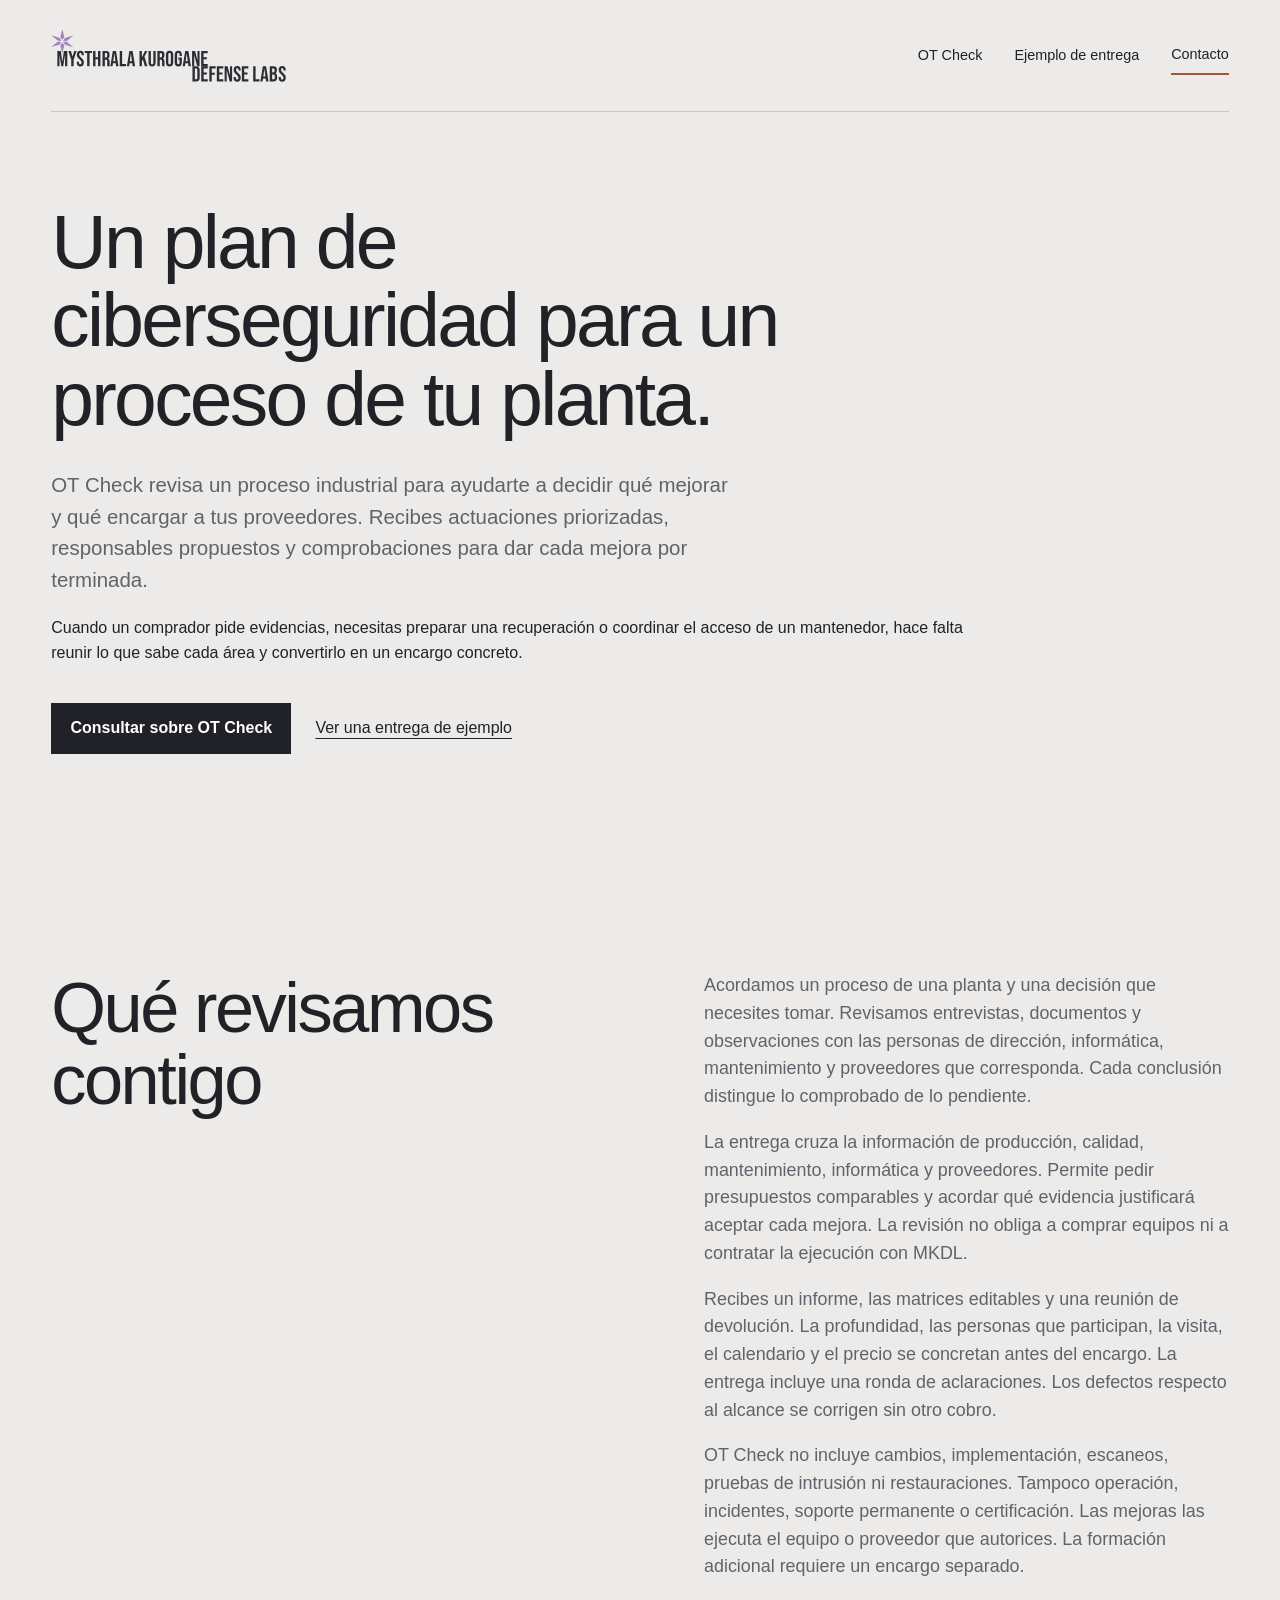
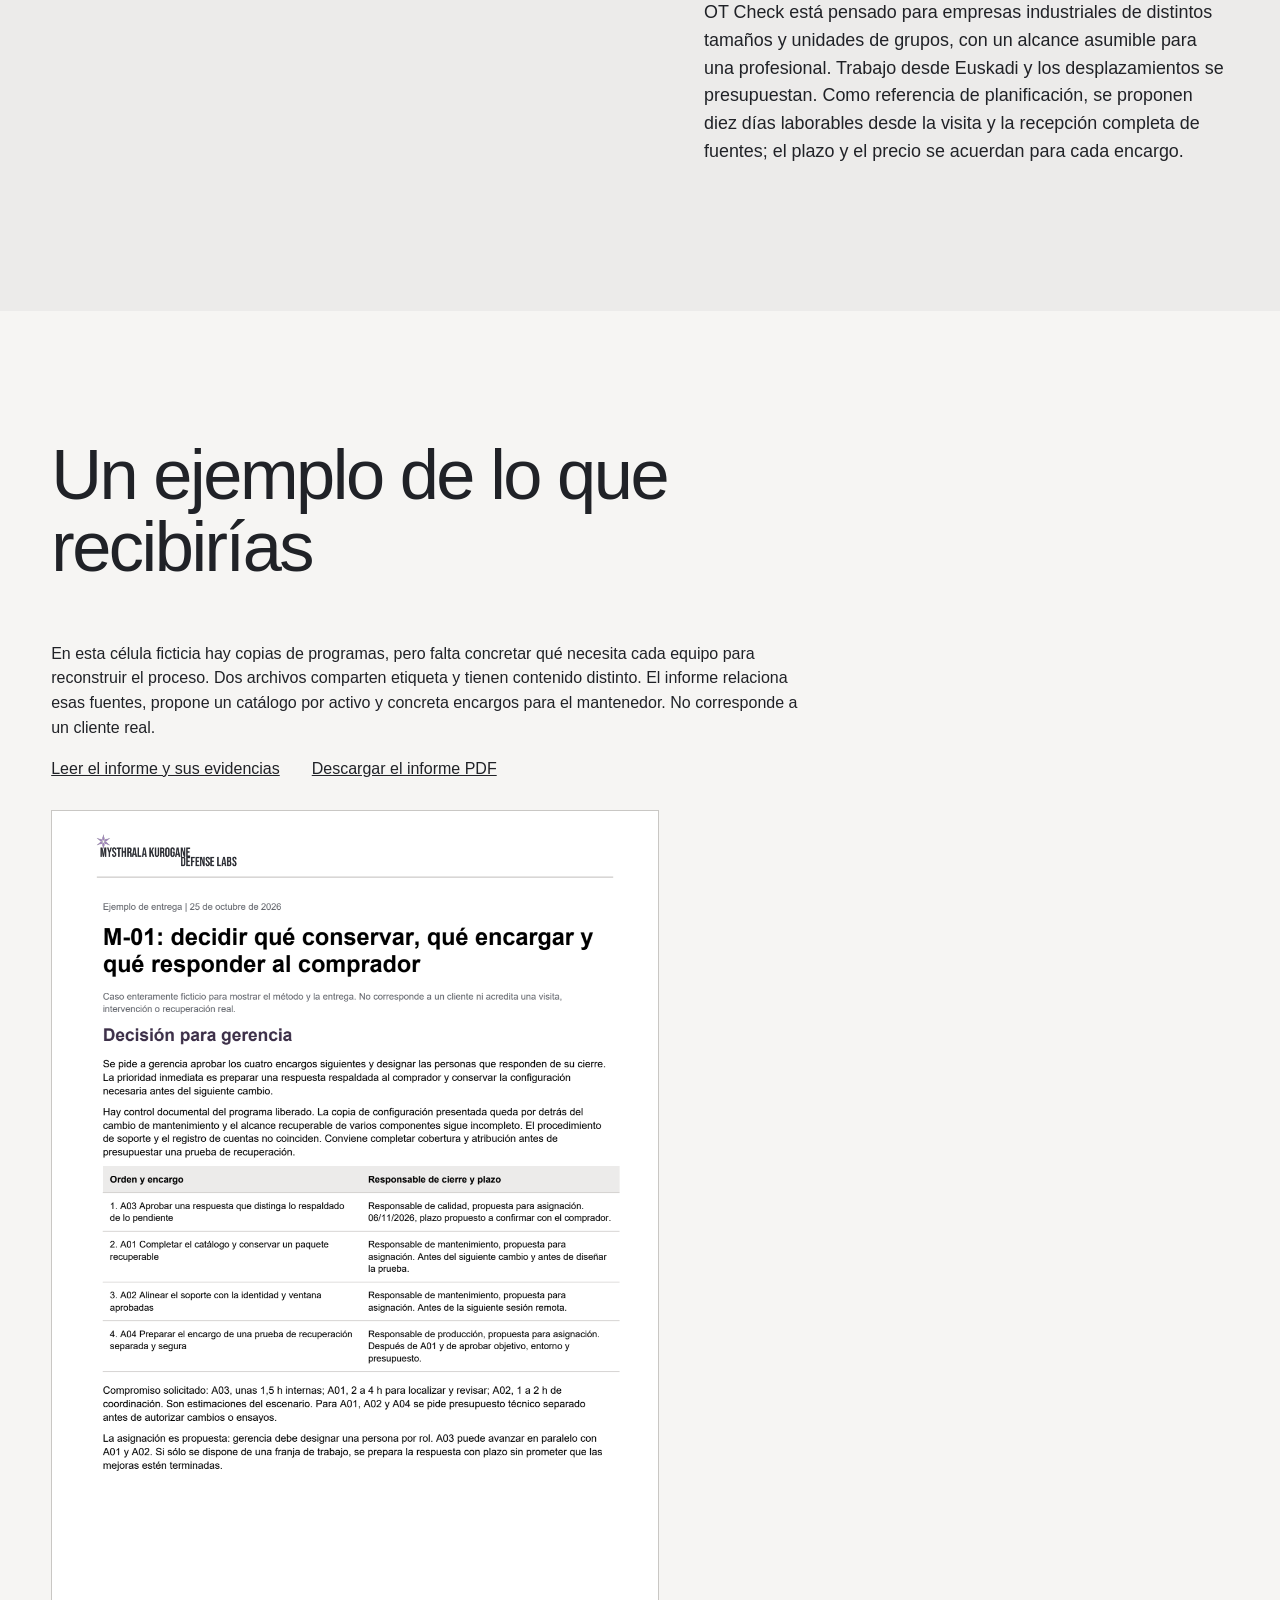
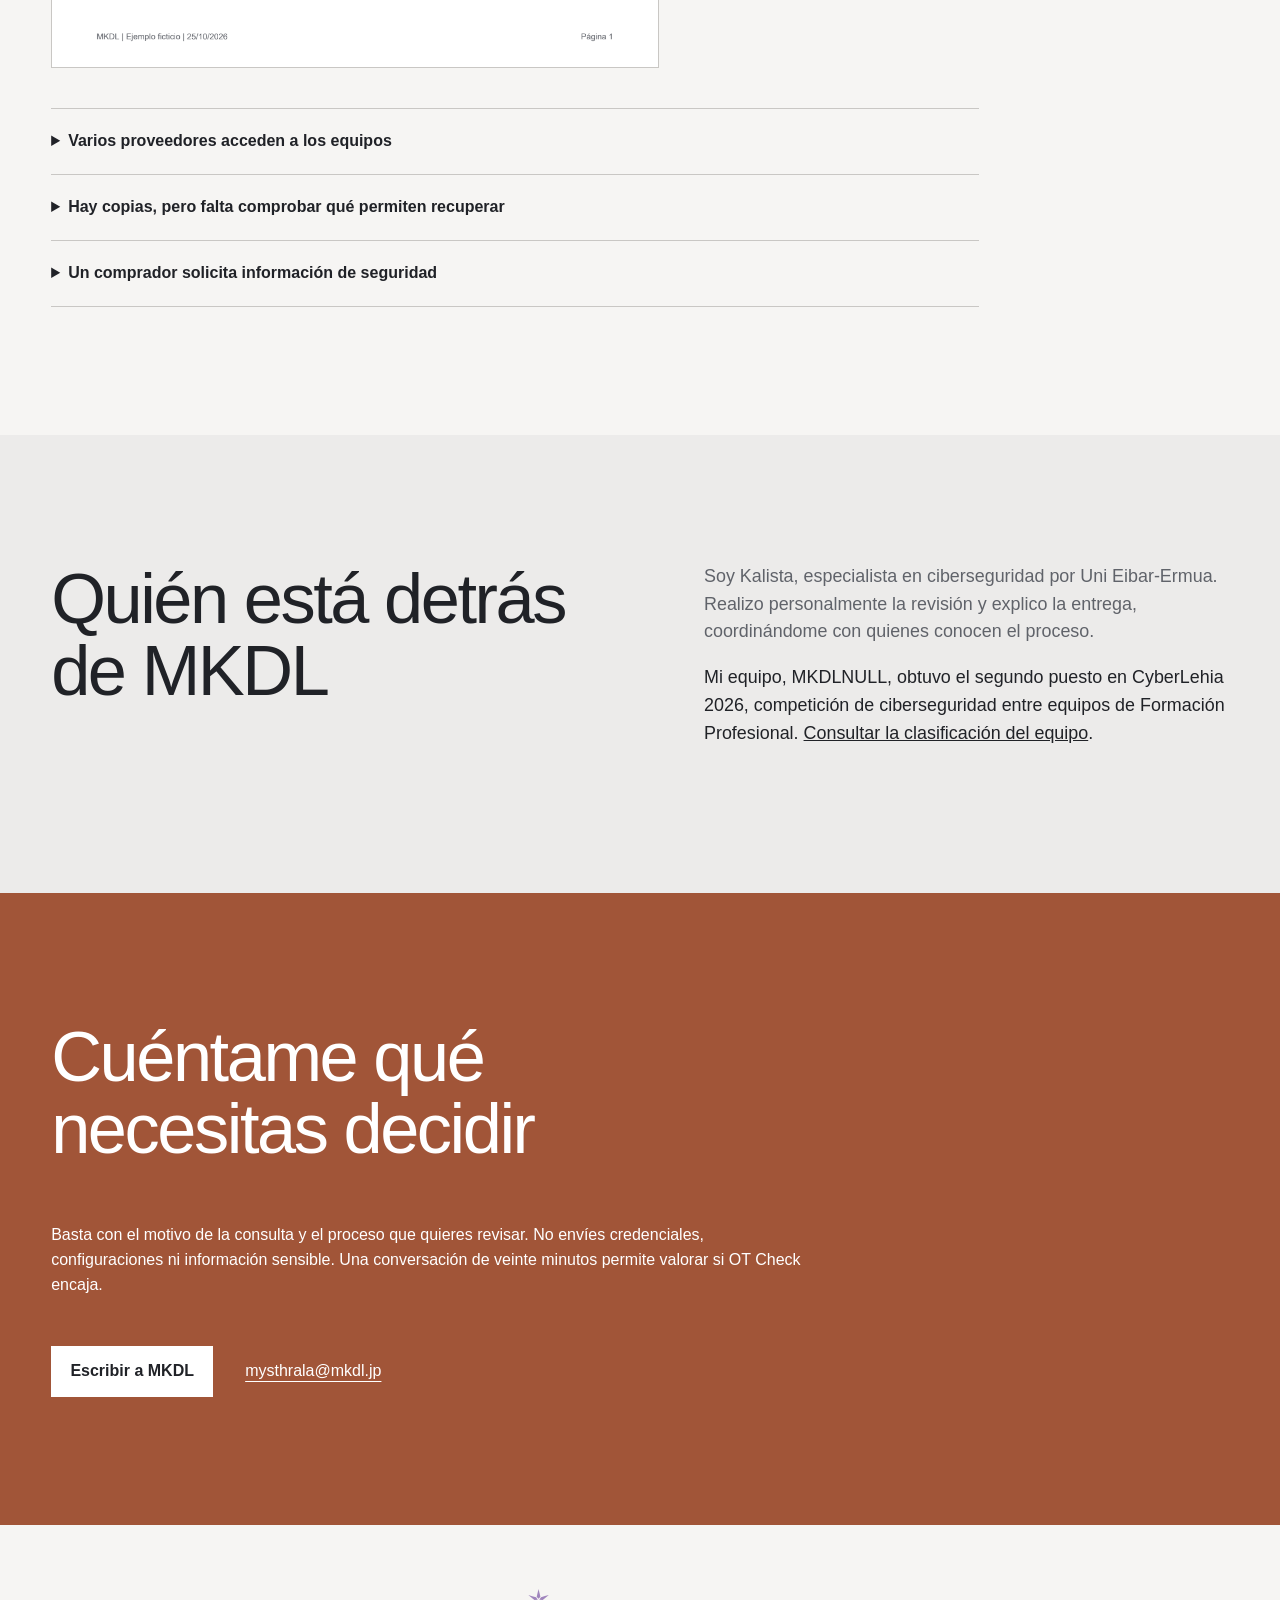
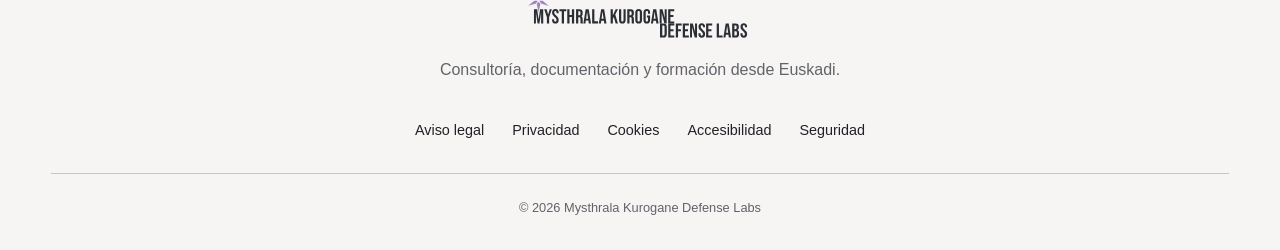
==== index.html @ 0810fd67 "fix(web): ground OT Check delivery and align public offer" ====
<!doctype html>
<html lang="es">
  <head>
    <meta charset="utf-8" />
    <meta name="viewport" content="width=device-width, initial-scale=1" />
    <meta
      http-equiv="Content-Security-Policy"
      content="default-src 'self'; style-src 'self'; img-src 'self' data:; script-src 'none'; connect-src 'self'; base-uri 'self'; form-action 'none';"
    />
    <title>MKDL | OT Check, revisión de un proceso industrial</title>
    <meta
      name="description"
      content="Revisión de un proceso industrial para entregar prioridades, responsables propuestos y comprobaciones con las que encargar mejoras de ciberseguridad."
    />
    <meta name="theme-color" content="#ecebea" />
    <link rel="canonical" href="https://mkdl.jp/" />
    <link rel="alternate" type="text/markdown" href="/index.md" title="Información pública en Markdown" />
    <link rel="describedby" type="text/plain" href="/llms.txt" />
    <link rel="sitemap" type="application/xml" href="/sitemap.xml" />
    <link rel="icon" href="/assets/mkdl-icon.svg" type="image/svg+xml" />
    <link rel="stylesheet" href="/assets/site.css" />
    <link rel="stylesheet" href="/assets/ot-check.css" />
    <meta
      property="og:title"
      content="MKDL | OT Check, revisión de un proceso industrial"
    />
    <meta
      property="og:description"
      content="OT Check: revisión de un proceso industrial y plan de actuaciones de ciberseguridad."
    />
    <meta property="og:type" content="website" />
    <meta property="og:url" content="https://mkdl.jp/" />
    <meta property="og:locale" content="es_ES" />
    <meta property="og:site_name" content="Mysthrala Kurogane Defense Labs" />
    <meta
      property="og:image"
      content="https://mkdl.jp/assets/mkdl-social-preview.png"
    />
    <meta property="og:image:alt" content="Mysthrala Kurogane Defense Labs" />
    <meta name="twitter:card" content="summary_large_image" />
  </head>
  <body>
    <a class="skip-link" href="#contenido">Saltar al contenido</a>
    <header class="site-header">
      <a class="brand" href="#inicio" aria-label="MKDL, inicio"><img src="/assets/mkdl-logo.svg" alt="Mysthrala Kurogane Defense Labs" width="970" height="214" /></a>
      <nav aria-label="Navegación principal">
        <a href="#servicio">OT Check</a>
        <a href="#ejemplo">Ejemplo de entrega</a>
        <a class="nav-contact" href="#contacto">Contacto</a>
      </nav>
    </header>
    <main id="contenido" tabindex="-1">
      <section class="hero hero-direct" id="inicio">
        <div class="hero-copy">
          <h1>Un plan de ciberseguridad para un proceso de tu planta.</h1>
          <p class="hero-lead">OT Check revisa un proceso industrial para ayudarte a decidir qué mejorar y qué encargar a tus proveedores. Recibes actuaciones priorizadas, responsables propuestos y comprobaciones para dar cada mejora por terminada.</p>
          <p>Cuando un comprador pide evidencias, necesitas preparar una recuperación o coordinar el acceso de un mantenedor, hace falta reunir lo que sabe cada área y convertirlo en un encargo concreto.</p>
          <div class="hero-actions">
            <a class="button button-primary" href="#contacto">Consultar sobre OT Check</a>
            <a class="text-link" href="#ejemplo">Ver una entrega de ejemplo</a>
          </div>
        </div>
      </section>
      <section class="fit section" id="servicio" aria-labelledby="servicio-titulo">
        <h2 id="servicio-titulo">Qué revisamos contigo</h2>
        <div class="fit-copy">
          <p>Acordamos un proceso de una planta y una decisión que necesites tomar. Revisamos entrevistas, documentos y observaciones con las personas de dirección, informática, mantenimiento y proveedores que corresponda. Cada conclusión distingue lo comprobado de lo pendiente.</p>
          <p>La entrega cruza la información de producción, calidad, mantenimiento, informática y proveedores. Permite pedir presupuestos comparables y acordar qué evidencia justificará aceptar cada mejora. La revisión no obliga a comprar equipos ni a contratar la ejecución con MKDL.</p>
          <p>Recibes un informe, las matrices editables y una reunión de devolución. La profundidad, las personas que participan, la visita, el calendario y el precio se concretan antes del encargo. La entrega incluye una ronda de aclaraciones. Los defectos respecto al alcance se corrigen sin otro cobro.</p>
          <p>OT Check no incluye cambios, implementación, escaneos, pruebas de intrusión ni restauraciones. Tampoco operación, incidentes, soporte permanente o certificación. Las mejoras las ejecuta el equipo o proveedor que autorices. La formación adicional requiere un encargo separado.</p>
          <p>OT Check está pensado para empresas industriales de distintos tamaños y unidades de grupos, con un alcance asumible para una profesional. Trabajo desde Euskadi y los desplazamientos se presupuestan. Como referencia de planificación, se proponen diez días laborables desde la visita y la recepción completa de fuentes; el plazo y el precio se acuerdan para cada encargo.</p>
        </div>
      </section>
      <section class="section examples" id="ejemplo" aria-labelledby="ejemplo-titulo">
        <h2 id="ejemplo-titulo">Un ejemplo de lo que recibirías</h2>
        <p>En esta célula ficticia hay copias de programas, pero falta concretar qué necesita cada equipo para reconstruir el proceso. Dos archivos comparten etiqueta y tienen contenido distinto. El informe relaciona esas fuentes, propone un catálogo por activo y concreta encargos para el mantenedor. No corresponde a un cliente real.</p>
        <p class="sample-links"><a href="/muestra-ot-check.html">Leer el informe y sus evidencias</a> <a href="/assets/MKDL_Ejemplo_Informe_Gerencia.pdf" download>Descargar el informe PDF</a></p>
        <a class="delivery-preview" href="/assets/MKDL_Decisiones_y_Plan.pdf" aria-label="Abrir las dos páginas de decisión y recursos del ejemplo ficticio"><img src="/assets/muestra-decision.png" alt="Página del ejemplo: cuatro encargos ordenados con responsable y condición de plazo. Abre el PDF para leerla completa." width="1072" height="1516" loading="lazy" /></a>
        <div class="situations">
          <details id="situacion-proveedores"><summary>Varios proveedores acceden a los equipos</summary><p>En esta simulación, mantenimiento e informática conservan partes de la información de acceso, sin una relación compartida de quién autoriza cada intervención.</p><p>OT Check contrasta la documentación y las entrevistas del proceso. Entrega una relación de accesos, confirmaciones pendientes y responsables propuestos para decidir qué revisión encargar. No retira ni modifica accesos.</p></details>
          <details id="situacion-copias"><summary>Hay copias, pero falta comprobar qué permiten recuperar</summary><p>En esta simulación existen copias de programas y se declara una prueba anterior, pero no se encuentra su registro.</p><p>OT Check documenta la cobertura conocida, lo que falta y quién puede aclararlo. Permite decidir si preparar una prueba separada y con qué condiciones. La revisión no ejecuta esa prueba ni acredita un tiempo de recuperación.</p></details>
          <details id="situacion-comprador"><summary>Un comprador solicita información de seguridad</summary><p>En esta simulación las respuestas sobre un proceso dependen de varias áreas y algunas carecen de respaldo documental.</p><p>OT Check relaciona las preguntas incluidas en el alcance con las evidencias disponibles y las respuestas pendientes. Ayuda a decidir qué puede contestarse y qué debe validarse antes. No garantiza la homologación ni cubre por defecto un cuestionario corporativo completo.</p></details>
        </div>
      </section>
      <section class="fit section" id="kalista" aria-labelledby="kalista-titulo">
        <h2 id="kalista-titulo">Quién está detrás de MKDL</h2>
        <div class="fit-copy">
          <p>Soy Kalista, especialista en ciberseguridad por Uni Eibar-Ermua. Realizo personalmente la revisión y explico la entrega, coordinándome con quienes conocen el proceso.</p>
          <p>Mi equipo, MKDLNULL, obtuvo el segundo puesto en CyberLehia 2026, competición de ciberseguridad entre equipos de Formación Profesional. <a href="https://www.euskadi.eus/gobierno-vasco/-/noticia/2026/cyberlehia-2026/">Consultar la clasificación del equipo</a>.</p>
        </div>
      </section>
      <section class="contact section" id="contacto" aria-labelledby="contacto-titulo">
        <h2 id="contacto-titulo">Cuéntame qué necesitas decidir</h2>
        <p>Basta con el motivo de la consulta y el proceso que quieres revisar. No envíes credenciales, configuraciones ni información sensible. Una conversación de veinte minutos permite valorar si OT Check encaja.</p>
        <div class="contact-actions"><a class="button button-light" href="mailto:mysthrala@mkdl.jp?subject=Consulta%20sobre%20OT%20Check">Escribir a MKDL</a><a href="mailto:mysthrala@mkdl.jp">mysthrala@mkdl.jp</a></div>
      </section>
    </main>
    <footer>
      <div class="footer-brand"><img src="/assets/mkdl-logo.svg" alt="" width="970" height="214" /><p>Consultoría, documentación y formación desde Euskadi.</p></div>
      <nav class="footer-links" aria-label="Información legal"><a href="/aviso-legal.html">Aviso legal</a><a href="/privacidad.html">Privacidad</a><a href="/cookies.html">Cookies</a><a href="/accesibilidad.html">Accesibilidad</a><a href="/security-policy.html">Seguridad</a></nav>
      <p class="copyright">© 2026 Mysthrala Kurogane Defense Labs</p>
    </footer>
  </body>
</html>
---- assets/site.css ----
:root {
  color-scheme: light;
  --paper: #ecebea;
  --raised: #f6f5f3;
  --ink: #202227;
  --muted: #60636a;
  --line: #c9c7c4;
  --violet: #705886;
  --violet-deep: #3d3049;
  --copper: #a15538;
  --dark: #242329;
  --max: 76rem;
  --gutter: clamp(1.25rem, 4vw, 4rem);
}
* {
  box-sizing: border-box;
}
html {
  scroll-behavior: smooth;
}
body {
  margin: 0;
  background: var(--paper);
  color: var(--ink);
  font-family: "Aptos", "Segoe UI Variable", "Segoe UI", sans-serif;
  line-height: 1.55;
  text-rendering: optimizeLegibility;
}
a {
  color: inherit;
}
img {
  display: block;
  max-width: 100%;
}
h1,
h2,
h3,
p {
  margin-top: 0;
}
h1,
h2,
h3 {
  font-weight: 520;
  letter-spacing: -0.035em;
  line-height: 1.02;
}
.skip-link {
  position: fixed;
  left: 1rem;
  top: -5rem;
  z-index: 20;
  padding: 0.75rem 1rem;
  background: var(--ink);
  color: #fff;
}
.skip-link:focus {
  top: 1rem;
}
a:focus-visible {
  outline: 3px solid var(--copper);
  outline-offset: 4px;
}
.site-header {
  width: min(calc(100% - 2 * var(--gutter)), var(--max));
  min-height: 7rem;
  margin: auto;
  display: flex;
  align-items: center;
  justify-content: space-between;
  gap: 2rem;
  border-bottom: 1px solid var(--line);
}
.brand {
  width: clamp(11rem, 19vw, 15rem);
}
.brand img {
  width: 100%;
  height: auto;
}
nav {
  display: flex;
  align-items: center;
  gap: clamp(1rem, 2.5vw, 2.5rem);
  font-size: 0.9rem;
}
nav a {
  text-decoration: none;
}
nav a:not(.nav-contact):hover {
  color: var(--violet);
}
.nav-contact {
  border-bottom: 2px solid var(--copper);
  padding: 0.45rem 0;
}
.hero {
  width: min(calc(100% - 2 * var(--gutter)), var(--max));
  min-height: calc(100vh - 7rem);
  margin: auto;
  padding: clamp(4rem, 10vh, 8rem) 0;
  display: grid;
  grid-template-columns: minmax(0, 1.18fr) minmax(19rem, 0.82fr);
  gap: clamp(3rem, 5vw, 5rem);
  align-items: center;
}
.context,
.section-index {
  color: var(--violet-deep);
  font-size: 0.8rem;
  font-weight: 650;
  letter-spacing: 0.04em;
}
.hero h1 {
  max-width: 12ch;
  margin-bottom: 2rem;
  font-size: clamp(3.8rem, 6vw, 5.7rem);
}
.hero-lead {
  max-width: 43rem;
  color: var(--muted);
  font-size: clamp(1.08rem, 1.6vw, 1.35rem);
}
.hero-actions {
  display: flex;
  flex-wrap: wrap;
  align-items: center;
  gap: 1.5rem;
  margin-top: 2.3rem;
}
.button {
  display: inline-flex;
  align-items: center;
  justify-content: center;
  min-height: 3.2rem;
  padding: 0.8rem 1.2rem;
  text-decoration: none;
  font-weight: 650;
}
.button-primary {
  background: var(--ink);
  color: #fff;
}
.button-primary:hover {
  background: var(--violet-deep);
}
.text-link {
  text-underline-offset: 0.3em;
}
.control-record {
  min-width: 0;
  margin: 0;
  align-self: center;
  border-top: 4px solid var(--ink);
  border-bottom: 1px solid var(--ink);
  background: var(--raised);
  padding: 1.25rem 0 0;
  box-shadow: 1.25rem 1.25rem 0 rgba(112, 88, 134, 0.12);
}
.record-head {
  display: flex;
  justify-content: space-between;
  gap: 1rem;
  padding: 0 1.25rem 1rem;
  color: var(--muted);
  font-size: 0.72rem;
}
.record-head span:last-child {
  font-variant-numeric: tabular-nums;
}
.record-question {
  max-width: 18ch;
  margin: 1.5rem 1.25rem 2.2rem;
  font-size: clamp(1.55rem, 2.6vw, 2.3rem);
  font-weight: 540;
  letter-spacing: -0.035em;
  line-height: 1.08;
}
.control-record dl {
  margin: 0;
}
.control-record dl div {
  display: grid;
  grid-template-columns: 1fr auto;
  align-items: center;
  gap: 1rem;
  padding: 1rem 1.25rem;
  border-top: 1px solid var(--line);
}
.control-record dt {
  font-weight: 620;
}
.control-record dd {
  margin: 0;
}
.status {
  display: inline-block;
  padding: 0.28rem 0.5rem;
  border-left: 3px solid var(--violet);
  font-size: 0.75rem;
}
.status.observed {
  background: #e8e2ec;
}
.status.documented {
  background: #dde7e3;
  border-color: #527566;
}
.status.reviewed {
  background: #e6e4df;
  border-color: #69675f;
}
.status.pending {
  background: #efe1dc;
  border-color: var(--copper);
}
.record-note {
  margin: 0;
  padding: 1.4rem 1.25rem;
  background: var(--ink);
  color: #d9d7da;
  font-size: 0.82rem;
}
.statement {
  background: var(--violet-deep);
  color: #fff;
  padding: clamp(4rem, 8vw, 8rem)
    max(var(--gutter), calc((100vw - var(--max)) / 2));
}
.statement p {
  max-width: 31ch;
  margin-bottom: 0.35rem;
  font-size: clamp(1.7rem, 4vw, 3.8rem);
  letter-spacing: -0.04em;
  line-height: 1.12;
}
.statement p:last-child {
  margin-left: auto;
  color: #d9cede;
}
.section {
  padding: clamp(5rem, 10vw, 9rem)
    max(var(--gutter), calc((100vw - var(--max)) / 2));
}
.section-heading {
  display: grid;
  grid-template-columns: 0.55fr 1.45fr;
  gap: 2rem;
  margin-bottom: 4rem;
}
.section-heading h2,
.method h2,
.hub h2,
.fit h2,
.contact h2 {
  font-size: clamp(2.6rem, 5.5vw, 5.3rem);
}
.section-heading h2 {
  max-width: 13ch;
}
.work-list {
  border-top: 1px solid var(--line);
}
.work-list article {
  display: grid;
  grid-template-columns: minmax(0, 1fr) minmax(12rem, 0.46fr);
  gap: clamp(2rem, 6vw, 7rem);
  padding: 2rem 0;
  border-bottom: 1px solid var(--line);
  align-items: start;
}
.work-marker {
  display: none;
}
.work-list h3 {
  position: relative;
  margin-bottom: 0.75rem;
  padding-left: 2rem;
  font-size: clamp(1.45rem, 2.4vw, 2rem);
}
.work-list h3::before {
  position: absolute;
  top: 0.52em;
  left: 0.15rem;
  width: 0.58rem;
  height: 0.58rem;
  background: var(--violet);
  content: "";
  transform: translateY(-50%) rotate(45deg);
}
.work-list article div p {
  max-width: 44rem;
  margin-bottom: 0;
  padding-left: 2rem;
  color: var(--muted);
}
.work-output {
  margin: 0.45rem 0 0;
  padding-left: 1rem;
  border-left: 2px solid var(--violet);
  color: var(--violet-deep);
  font-size: 0.9rem;
}
.method {
  display: grid;
  grid-template-columns: 1fr 1fr;
  gap: clamp(4rem, 10vw, 9rem);
  background: var(--raised);
}
.method-intro > p:last-child {
  max-width: 35rem;
  color: var(--muted);
  font-size: 1.08rem;
}
.method-steps {
  margin: 0;
  padding: 0;
  list-style: none;
  border-top: 1px solid var(--line);
}
.method-steps li {
  display: grid;
  grid-template-columns: 2.5rem 1fr;
  gap: 1.5rem;
  padding: 1.6rem 0;
  border-bottom: 1px solid var(--line);
}
.method-steps span {
  color: var(--copper);
}
.method-steps h3 {
  margin-bottom: 0.4rem;
  font-size: 1.45rem;
}
.method-steps p {
  margin-bottom: 0;
  color: var(--muted);
}
.hub {
  position: relative;
  overflow: hidden;
  display: grid;
  grid-template-columns: 0.75fr 1.25fr;
  gap: clamp(3rem, 10vw, 9rem);
  background: var(--dark);
  color: #fff;
}
.hub-name {
  align-self: center;
  color: transparent;
  font-family: Georgia, serif;
  font-size: clamp(18rem, 38vw, 34rem);
  line-height: 0.65;
  -webkit-text-stroke: 1px #5e5962;
}
.hub-copy {
  position: relative;
  z-index: 2;
}
.hub .section-index {
  color: #b9a4c7;
}
.hub-copy > p:not(.section-index) {
  max-width: 40rem;
  color: #c9c7cd;
  font-size: 1.08rem;
}
.hub ul {
  margin: 3rem 0 0;
  padding: 0;
  list-style: none;
  border-top: 1px solid #555159;
}
.hub li {
  display: grid;
  grid-template-columns: 3rem 1fr;
  padding: 1.2rem 0;
  border-bottom: 1px solid #555159;
}
.hub li span {
  color: #b9a4c7;
}
.fit {
  display: grid;
  grid-template-columns: 1fr 1fr;
  gap: clamp(3rem, 10vw, 9rem);
}
.fit-copy {
  align-self: end;
  max-width: 37rem;
  color: var(--muted);
  font-size: 1.12rem;
}
.fit-copy p:last-child {
  color: var(--ink);
}
.contact {
  background: var(--copper);
  color: #fff;
}
.contact > p {
  font-size: 0.9rem;
}
.contact h2 {
  max-width: 17ch;
}
.contact-actions {
  display: flex;
  flex-wrap: wrap;
  align-items: center;
  gap: 2rem;
  margin-top: 3rem;
}
.button-light {
  background: #fff;
  color: var(--ink);
}
.contact-actions > a:last-child {
  text-underline-offset: 0.3em;
}
footer {
  padding: 4rem max(var(--gutter), calc((100vw - var(--max)) / 2)) 2rem;
  background: var(--raised);
  text-align: center;
}
.footer-brand img {
  width: 14rem;
  height: auto;
  margin: 0 auto;
}
.footer-brand p {
  max-width: 34rem;
  margin: 1.25rem auto 0;
  color: var(--muted);
}
.footer-links {
  display: flex;
  flex-wrap: wrap;
  justify-content: center;
  gap: 0.75rem 1.75rem;
  margin-top: 2.25rem;
  font-size: 0.9rem;
}
.copyright {
  margin: 2rem 0 0;
  padding-top: 1.5rem;
  border-top: 1px solid var(--line);
  color: var(--muted);
  font-size: 0.8rem;
}
.hero-copy {
  min-width: 0;
}
@media (max-width: 980px) {
  .site-header {
    min-height: 6rem;
  }
  nav a:not(.nav-contact) {
    display: none;
  }
  .hero {
    min-height: auto;
    grid-template-columns: 1fr;
    padding: 4rem 0 5rem;
  }
  .hero h1 {
    font-size: clamp(3.3rem, 10vw, 5rem);
  }
  .control-record {
    width: min(100%, 29rem);
    justify-self: center;
  }
  .section-heading,
  .method,
  .hub,
  .fit {
    grid-template-columns: 1fr;
  }
  .work-list article {
    grid-template-columns: 1fr;
    gap: 1.25rem;
  }
  .work-output {
    grid-column: 1;
    margin-left: 2rem;
  }
  .hub-name {
    position: absolute;
    left: -1rem;
    top: 9rem;
    opacity: 0.35;
  }
  .hub-copy {
    grid-column: 1;
  }
}
@media (max-width: 540px) {
  .site-header,
  .hero {
    width: calc(100% - 2.5rem);
  }
  .brand {
    width: 9.5rem;
  }
  .nav-contact {
    font-size: 0.82rem;
  }
  .hero {
    gap: 4rem;
  }
  .hero h1 {
    font-size: clamp(2.5rem, 12vw, 4rem);
    overflow-wrap: anywhere;
  }
  .hero-actions {
    align-items: stretch;
    flex-direction: column;
  }
  .text-link {
    padding: 0.5rem 0;
    text-align: center;
  }
  .statement p:last-child {
    margin-top: 2rem;
  }
  .section {
    padding-left: 1.25rem;
    padding-right: 1.25rem;
  }
  .control-record {
    box-shadow: 0.7rem 0.7rem 0 rgba(112, 88, 134, 0.12);
  }
  footer {
    padding-left: 1.25rem;
    padding-right: 1.25rem;
  }
}
@media (prefers-reduced-motion: reduce) {
  html {
    scroll-behavior: auto;
  }
}
---- assets/ot-check.css ----
/* Content additions use the existing brand variables from site.css. */
.hero h1 { max-width: 16ch; }
.hero.hero-direct { grid-template-columns: minmax(0, 1fr); min-height: auto; }
.hero-direct .hero-copy { max-width: 58rem; }
.hero-direct h1 { max-width: 18ch; }
.contact h2 { overflow-wrap: anywhere; }
.fit-copy { align-self: start; }
.fit > * { min-width: 0; overflow-wrap: anywhere; }
.examples { background: var(--raised); }
.examples > h2 { max-width: 18ch; font-size: clamp(2.6rem, 5.5vw, 5.3rem); }
.examples > p { max-width: 48rem; }
.sample-links { display: flex; flex-wrap: wrap; gap: 1rem 2rem; }
.situations { margin-top: 2.5rem; max-width: 58rem; }
.situations details { border-top: 1px solid var(--line); padding: 1.25rem 0; }
.situations details:last-child { border-bottom: 1px solid var(--line); }
.situations summary { cursor: pointer; font-weight: 600; }
.situations details p { max-width: 48rem; margin: 1rem 0 0; }
summary:focus-visible { outline: 3px solid var(--copper); outline-offset: 4px; }
.contact > p { max-width: 48rem; font-size: 1rem; }
@media (max-width: 980px) { .site-header nav a:not(.nav-contact) { display: inline-flex; } .site-header { flex-wrap: wrap; padding: 1.5rem 0; gap: 1rem; } .site-header nav { flex-wrap: wrap; } }
@media print { details::details-content { content-visibility: visible; } .situations details p { display: block; } }
.delivery-preview { display: block; width: min(100%, 38rem); margin: 1.75rem 0; }
.delivery-preview img { display: block; width: 100%; height: auto; border: 1px solid var(--line); }
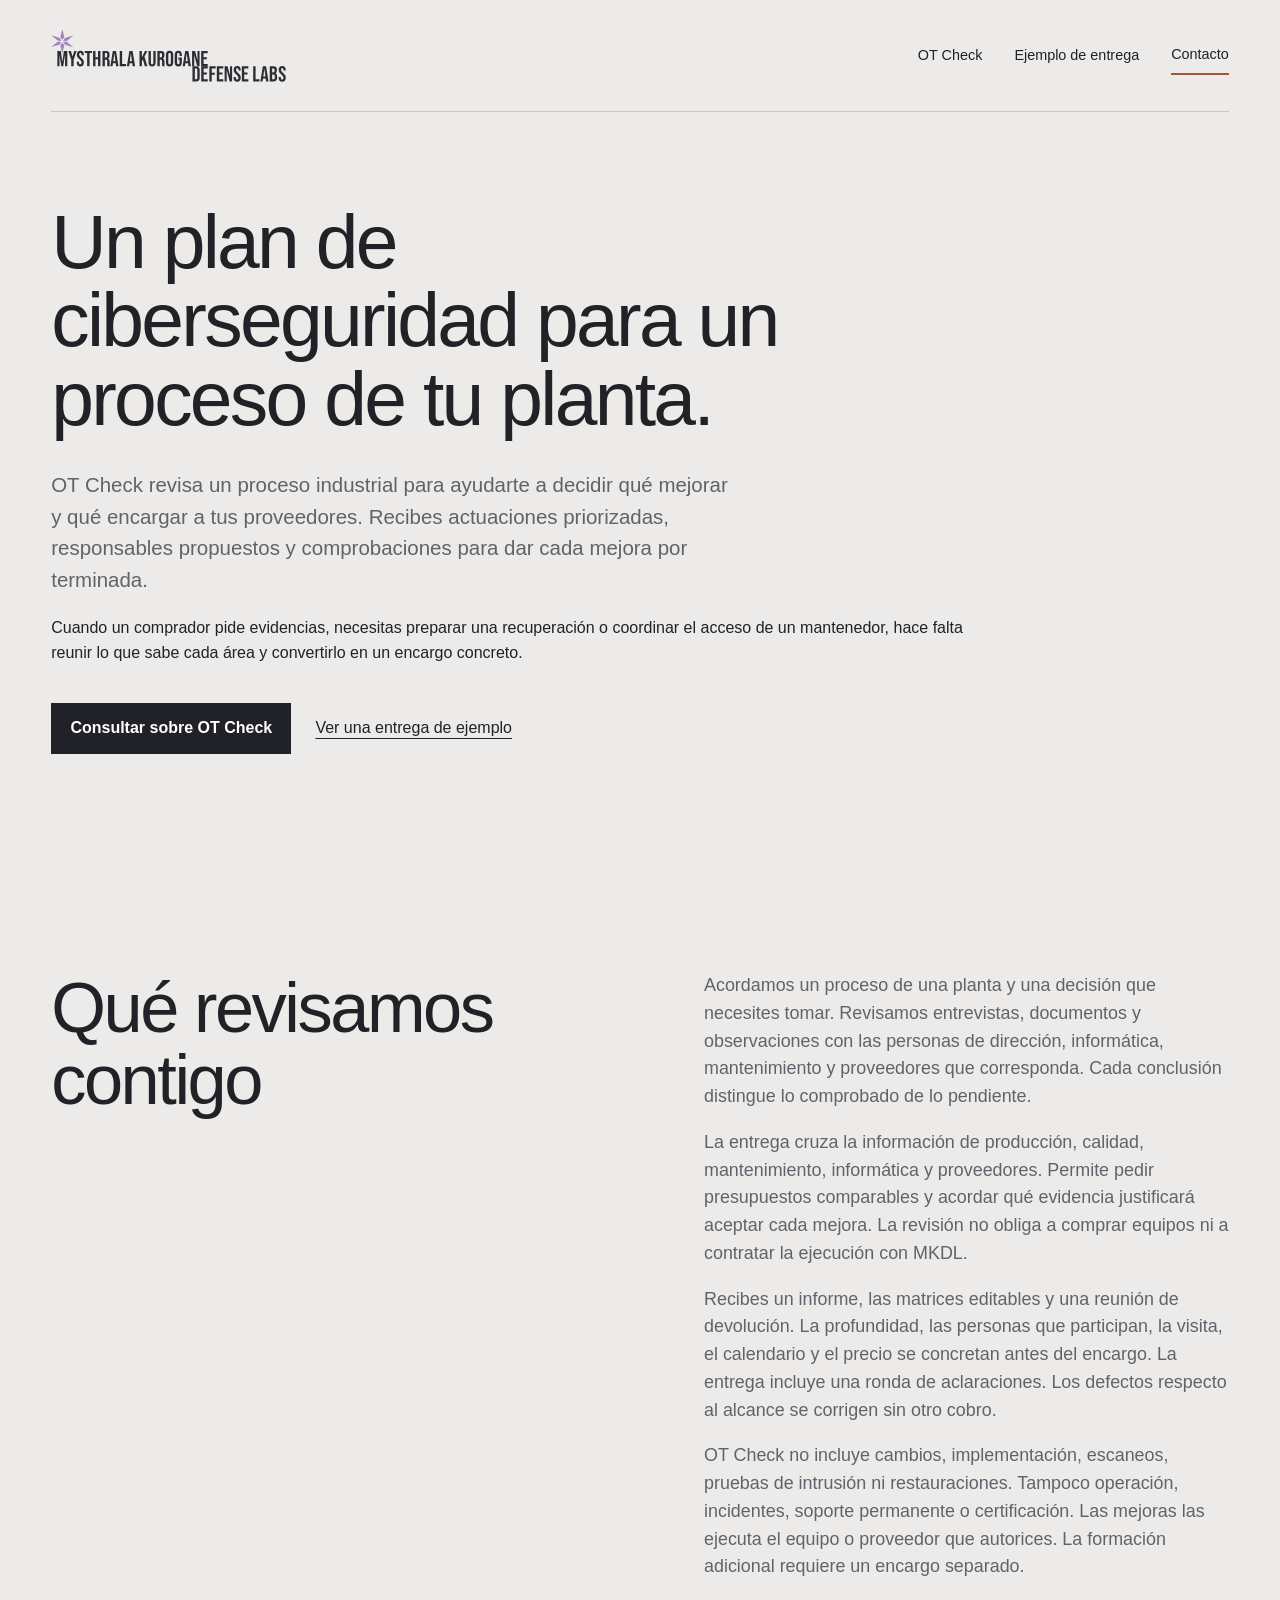
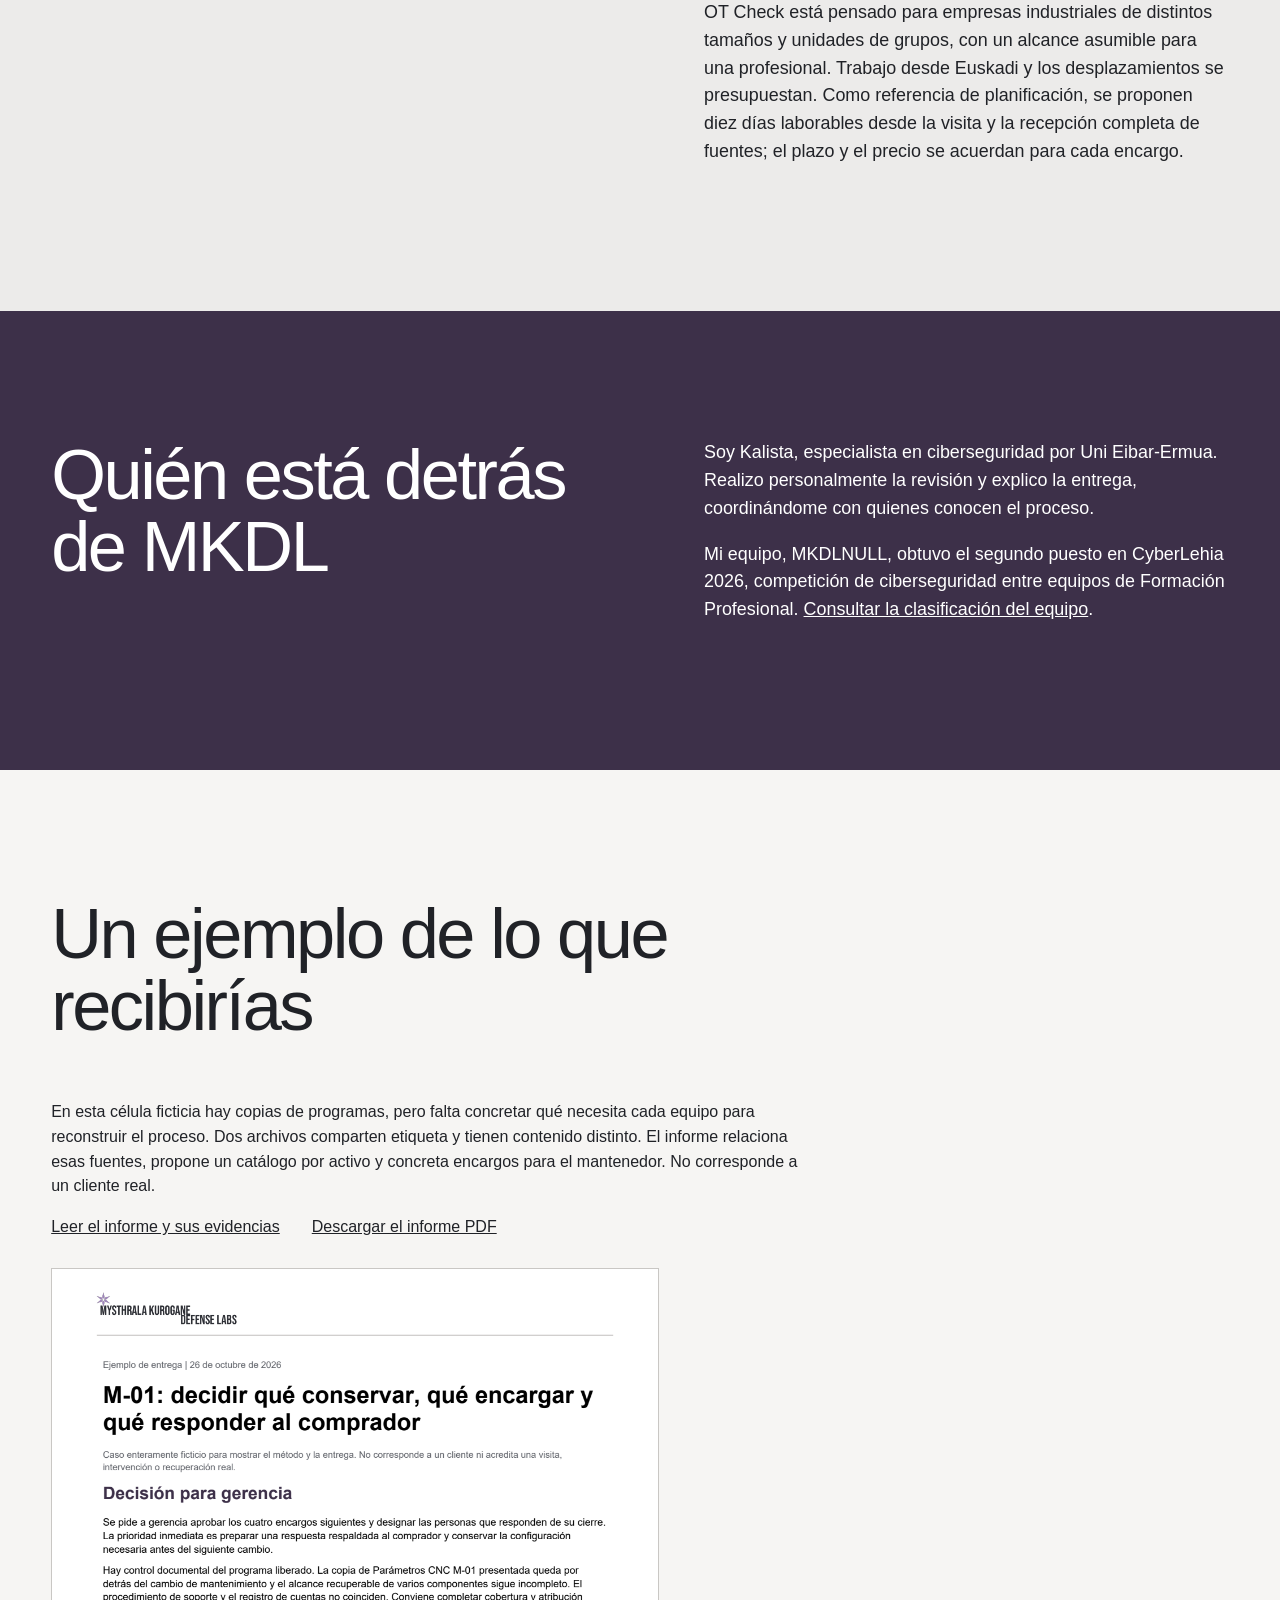
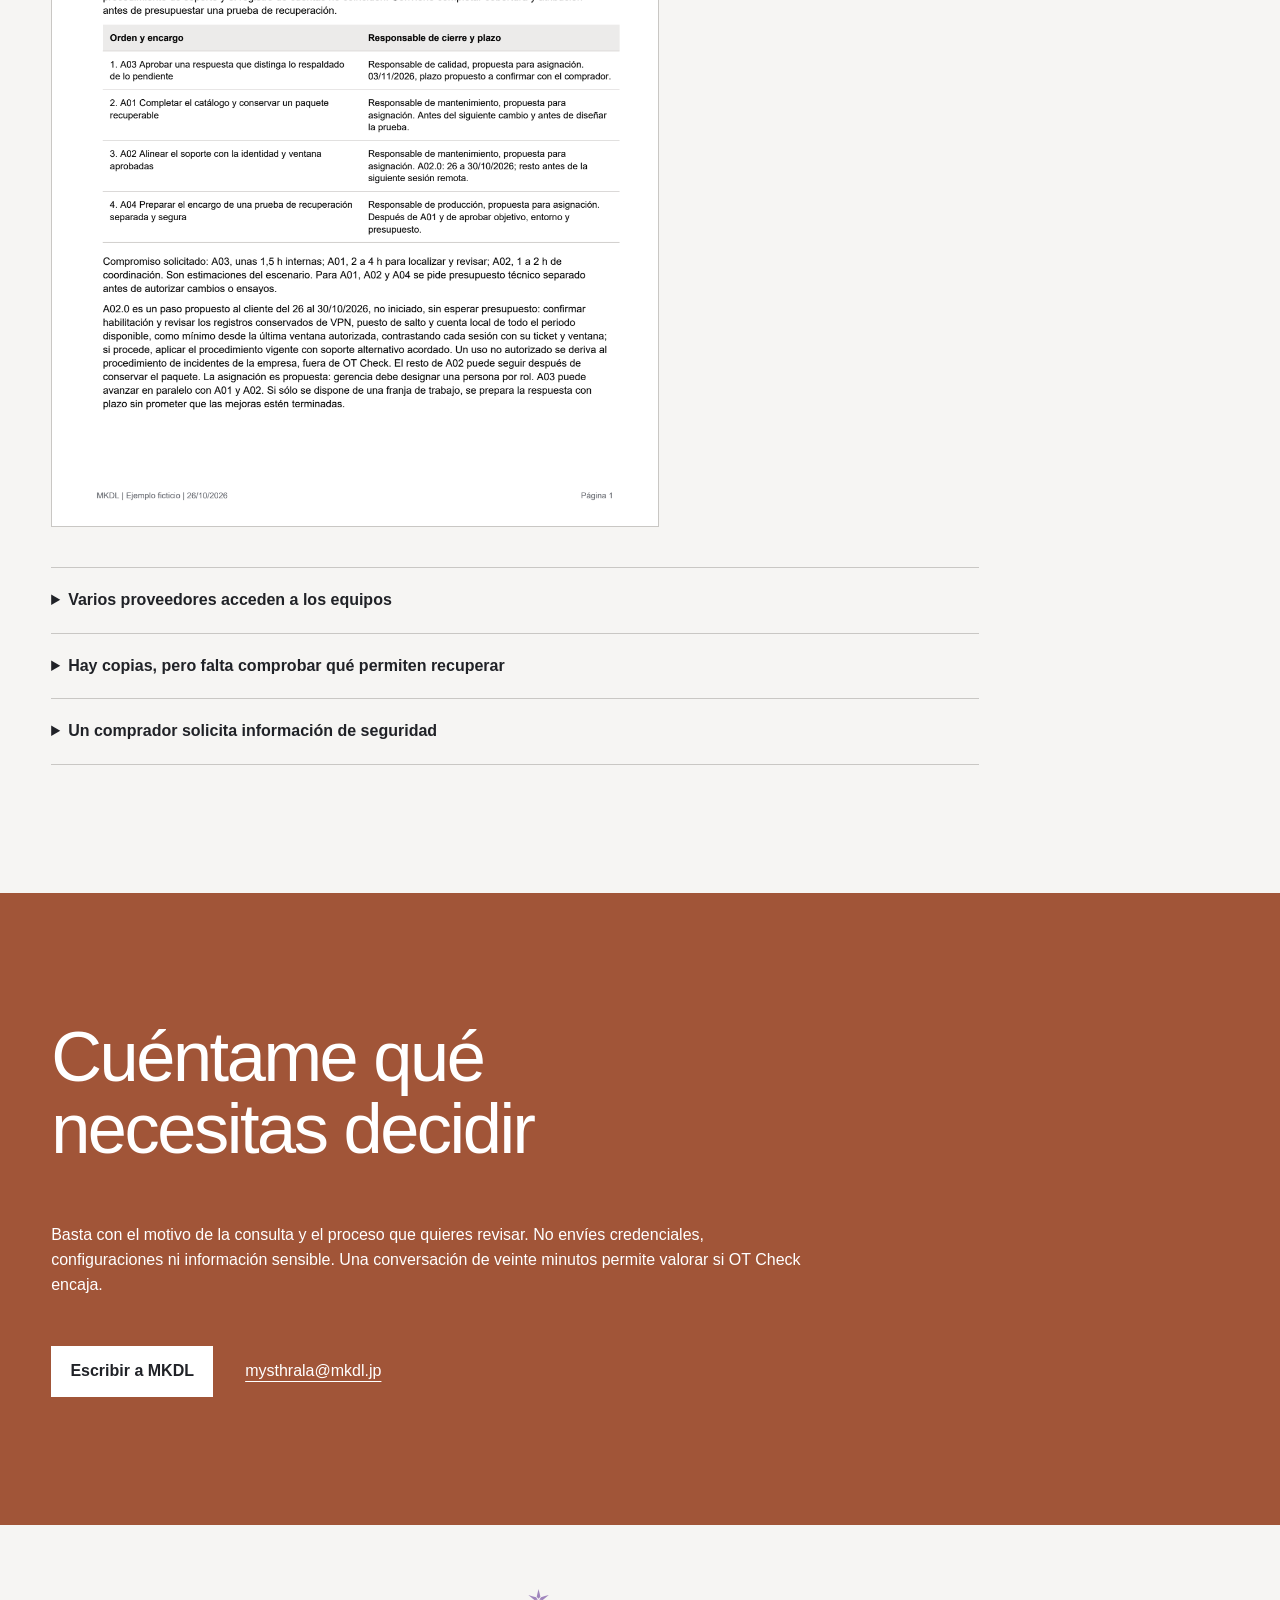
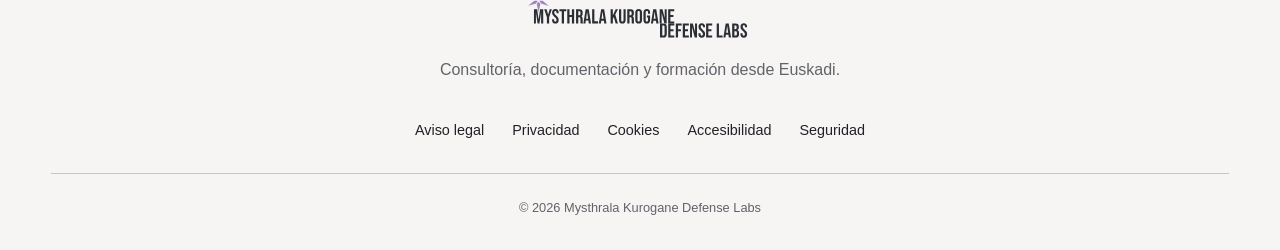
==== commit 2a460acc: "style(home): restore violet band before delivery example" ====
--- a/index.html
+++ b/index.html
@@ -19,7 +19,7 @@
     <link rel="sitemap" type="application/xml" href="/sitemap.xml" />
     <link rel="icon" href="/assets/mkdl-icon.svg" type="image/svg+xml" />
     <link rel="stylesheet" href="/assets/site.css" />
-    <link rel="stylesheet" href="/assets/ot-check.css" />
+    <link rel="stylesheet" href="/assets/ot-check.css?v=20261026-kalista" />
     <meta
       property="og:title"
       content="MKDL | OT Check, revisión de un proceso industrial"
@@ -71,6 +71,13 @@
           <p>OT Check está pensado para empresas industriales de distintos tamaños y unidades de grupos, con un alcance asumible para una profesional. Trabajo desde Euskadi y los desplazamientos se presupuestan. Como referencia de planificación, se proponen diez días laborables desde la visita y la recepción completa de fuentes; el plazo y el precio se acuerdan para cada encargo.</p>
         </div>
       </section>
+      <section class="fit section about-band" id="kalista" aria-labelledby="kalista-titulo">
+        <h2 id="kalista-titulo">Quién está detrás de MKDL</h2>
+        <div class="fit-copy">
+          <p>Soy Kalista, especialista en ciberseguridad por Uni Eibar-Ermua. Realizo personalmente la revisión y explico la entrega, coordinándome con quienes conocen el proceso.</p>
+          <p>Mi equipo, MKDLNULL, obtuvo el segundo puesto en CyberLehia 2026, competición de ciberseguridad entre equipos de Formación Profesional. <a href="https://www.euskadi.eus/gobierno-vasco/-/noticia/2026/cyberlehia-2026/">Consultar la clasificación del equipo</a>.</p>
+        </div>
+      </section>
       <section class="section examples" id="ejemplo" aria-labelledby="ejemplo-titulo">
         <h2 id="ejemplo-titulo">Un ejemplo de lo que recibirías</h2>
         <p>En esta célula ficticia hay copias de programas, pero falta concretar qué necesita cada equipo para reconstruir el proceso. Dos archivos comparten etiqueta y tienen contenido distinto. El informe relaciona esas fuentes, propone un catálogo por activo y concreta encargos para el mantenedor. No corresponde a un cliente real.</p>
@@ -80,13 +87,6 @@
           <details id="situacion-proveedores"><summary>Varios proveedores acceden a los equipos</summary><p>En esta simulación, mantenimiento e informática conservan partes de la información de acceso, sin una relación compartida de quién autoriza cada intervención.</p><p>OT Check contrasta la documentación y las entrevistas del proceso. Entrega una relación de accesos, confirmaciones pendientes y responsables propuestos para decidir qué revisión encargar. No retira ni modifica accesos.</p></details>
           <details id="situacion-copias"><summary>Hay copias, pero falta comprobar qué permiten recuperar</summary><p>En esta simulación existen copias de programas y se declara una prueba anterior, pero no se encuentra su registro.</p><p>OT Check documenta la cobertura conocida, lo que falta y quién puede aclararlo. Permite decidir si preparar una prueba separada y con qué condiciones. La revisión no ejecuta esa prueba ni acredita un tiempo de recuperación.</p></details>
           <details id="situacion-comprador"><summary>Un comprador solicita información de seguridad</summary><p>En esta simulación las respuestas sobre un proceso dependen de varias áreas y algunas carecen de respaldo documental.</p><p>OT Check relaciona las preguntas incluidas en el alcance con las evidencias disponibles y las respuestas pendientes. Ayuda a decidir qué puede contestarse y qué debe validarse antes. No garantiza la homologación ni cubre por defecto un cuestionario corporativo completo.</p></details>
-        </div>
-      </section>
-      <section class="fit section" id="kalista" aria-labelledby="kalista-titulo">
-        <h2 id="kalista-titulo">Quién está detrás de MKDL</h2>
-        <div class="fit-copy">
-          <p>Soy Kalista, especialista en ciberseguridad por Uni Eibar-Ermua. Realizo personalmente la revisión y explico la entrega, coordinándome con quienes conocen el proceso.</p>
-          <p>Mi equipo, MKDLNULL, obtuvo el segundo puesto en CyberLehia 2026, competición de ciberseguridad entre equipos de Formación Profesional. <a href="https://www.euskadi.eus/gobierno-vasco/-/noticia/2026/cyberlehia-2026/">Consultar la clasificación del equipo</a>.</p>
         </div>
       </section>
       <section class="contact section" id="contacto" aria-labelledby="contacto-titulo">
--- a/assets/ot-check.css
+++ b/assets/ot-check.css
@@ -5,6 +5,10 @@
 .hero-direct h1 { max-width: 18ch; }
 .contact h2 { overflow-wrap: anywhere; }
 .fit-copy { align-self: start; }
+.about-band { background: var(--violet-deep); color: #fff; }
+.about-band .fit-copy,
+.about-band .fit-copy p:last-child { color: #fff; }
+.about-band a:focus-visible { outline: 3px solid #fff; outline-offset: 4px; }
 .fit > * { min-width: 0; overflow-wrap: anywhere; }
 .examples { background: var(--raised); }
 .examples > h2 { max-width: 18ch; font-size: clamp(2.6rem, 5.5vw, 5.3rem); }
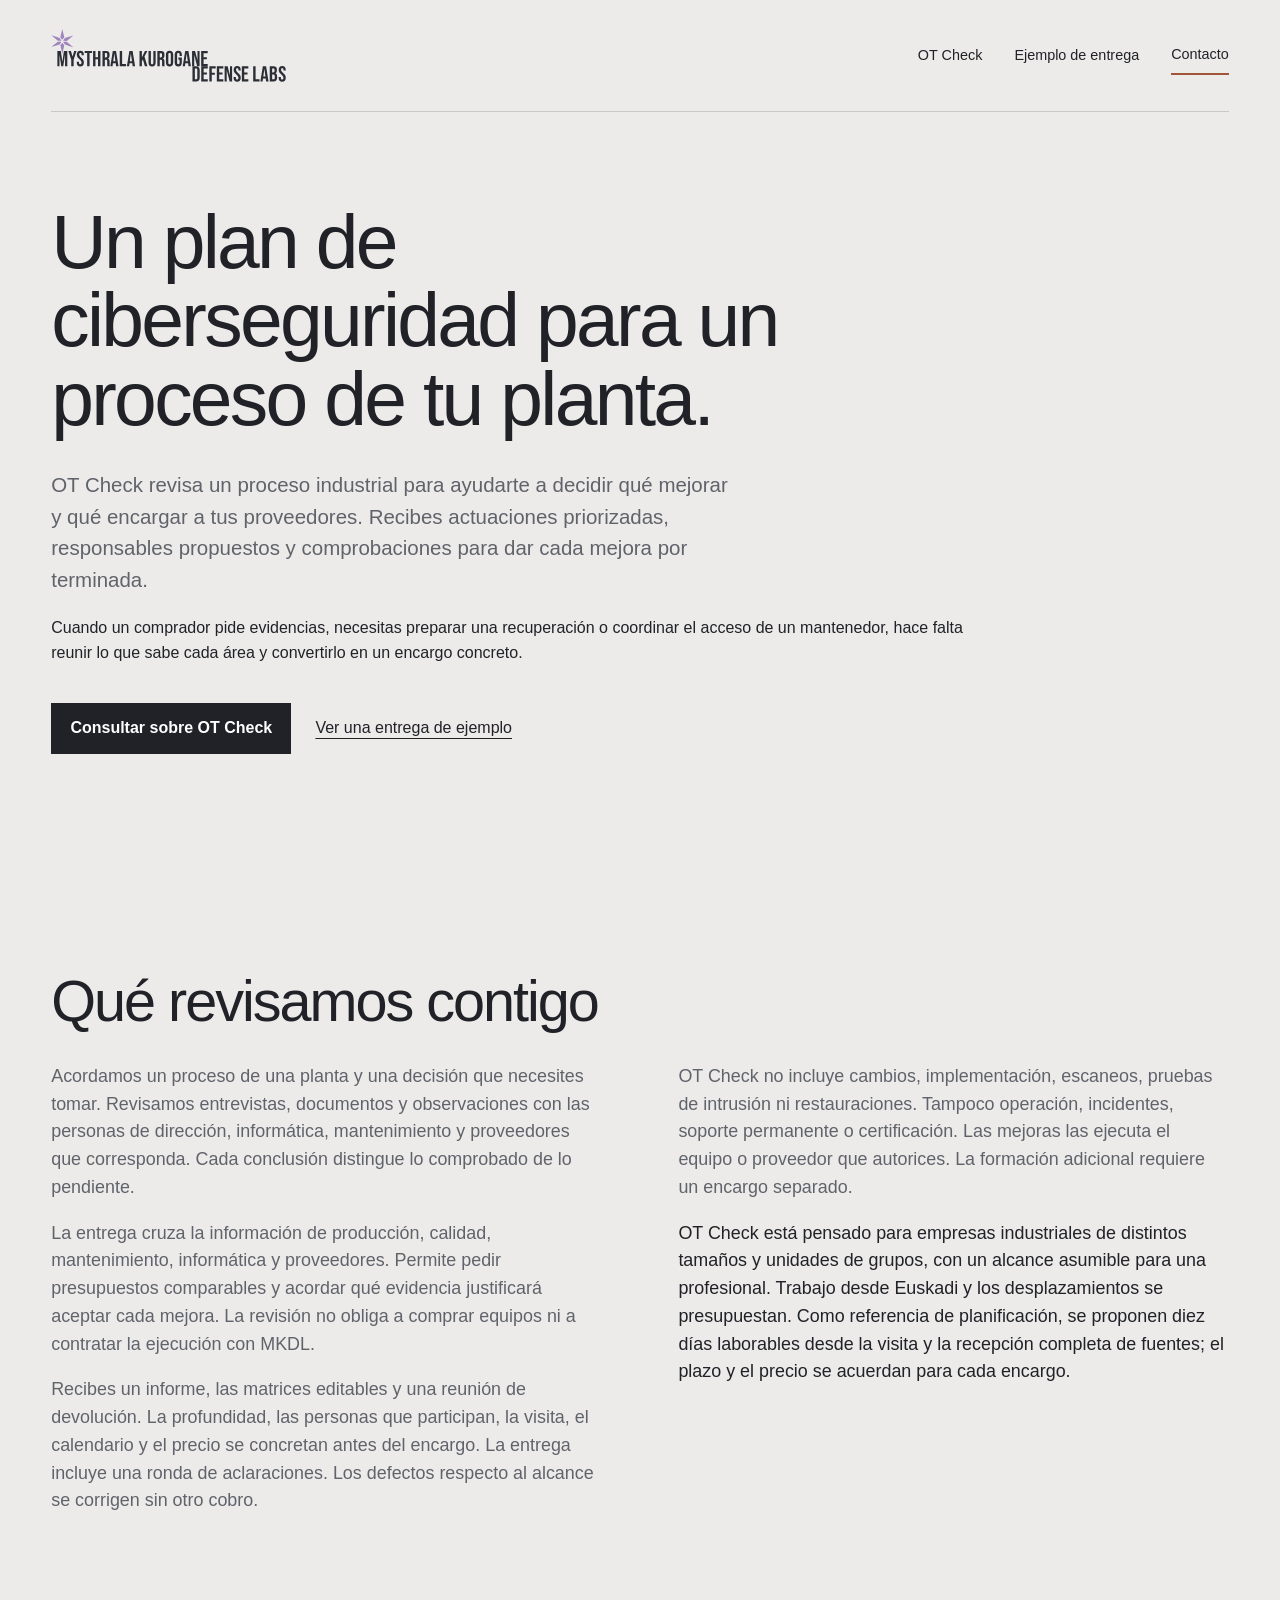
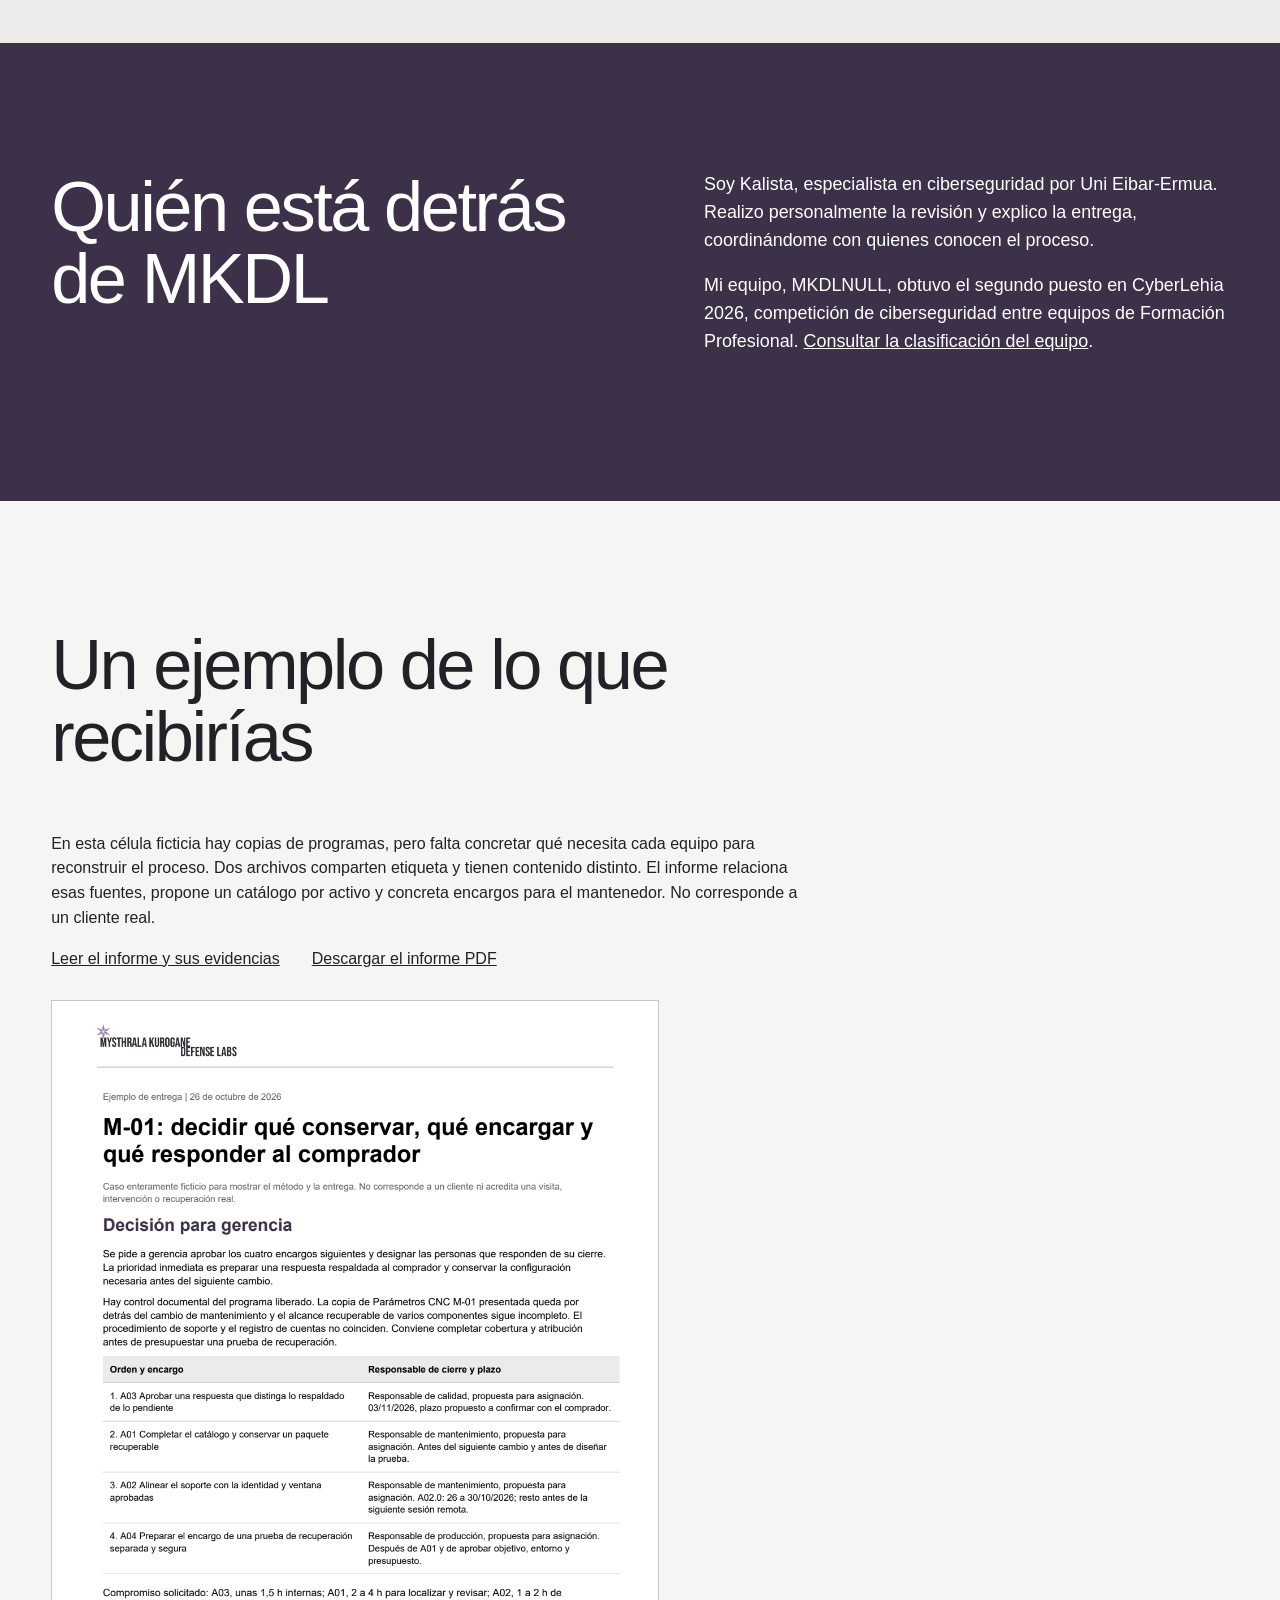
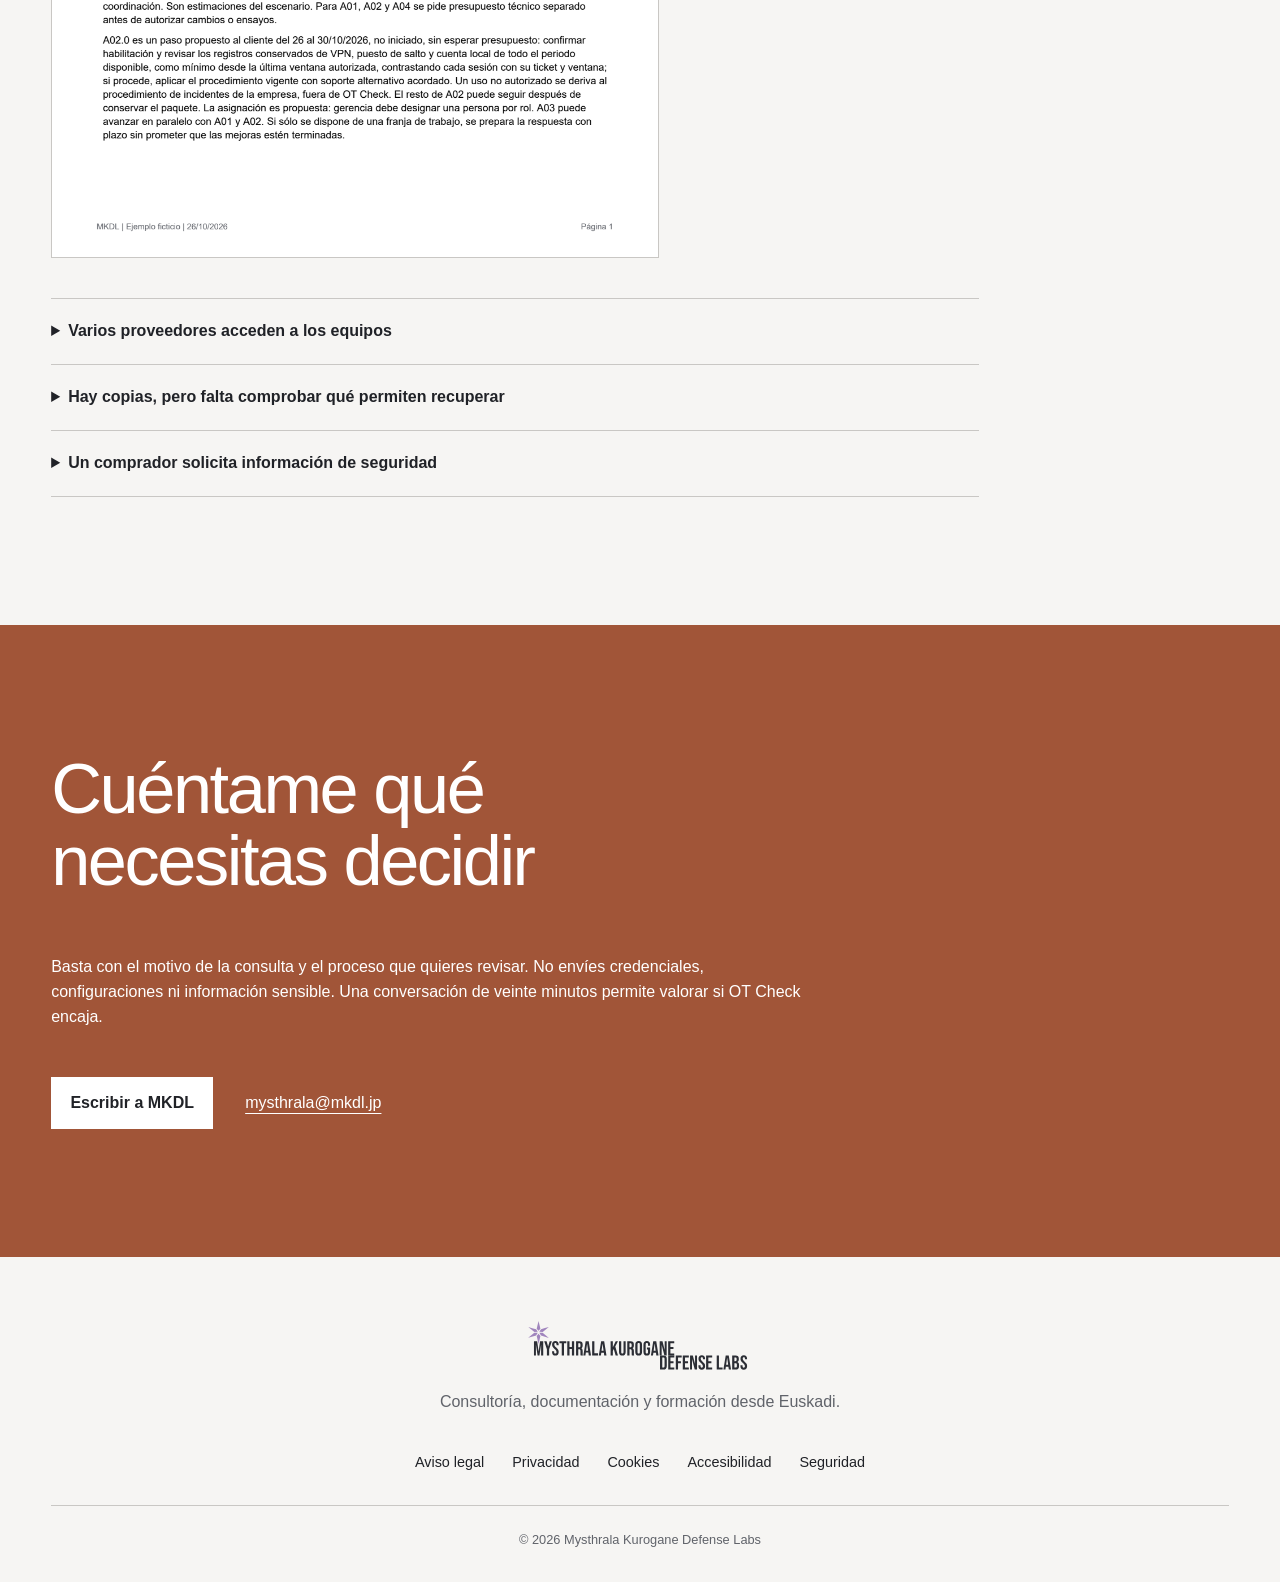
==== commit 223d6de7: "style(home): balance service copy beneath its heading" ====
--- a/index.html
+++ b/index.html
@@ -19,7 +19,7 @@
     <link rel="sitemap" type="application/xml" href="/sitemap.xml" />
     <link rel="icon" href="/assets/mkdl-icon.svg" type="image/svg+xml" />
     <link rel="stylesheet" href="/assets/site.css" />
-    <link rel="stylesheet" href="/assets/ot-check.css?v=20261026-kalista" />
+    <link rel="stylesheet" href="/assets/ot-check.css?v=20261026-servicio" />
     <meta
       property="og:title"
       content="MKDL | OT Check, revisión de un proceso industrial"
--- a/assets/ot-check.css
+++ b/assets/ot-check.css
@@ -5,6 +5,11 @@
 .hero-direct h1 { max-width: 18ch; }
 .contact h2 { overflow-wrap: anywhere; }
 .fit-copy { align-self: start; }
+#servicio { display: block; }
+#servicio h2 { margin-bottom: 2rem; font-size: clamp(2.6rem, 4.5vw, 4.5rem); }
+#servicio .fit-copy { max-width: none; columns: 2; column-gap: clamp(2rem, 6vw, 6rem); }
+#servicio .fit-copy p { break-inside: avoid; }
+@media (max-width: 780px) { #servicio .fit-copy { columns: 1; } }
 .about-band { background: var(--violet-deep); color: #fff; }
 .about-band .fit-copy,
 .about-band .fit-copy p:last-child { color: #fff; }
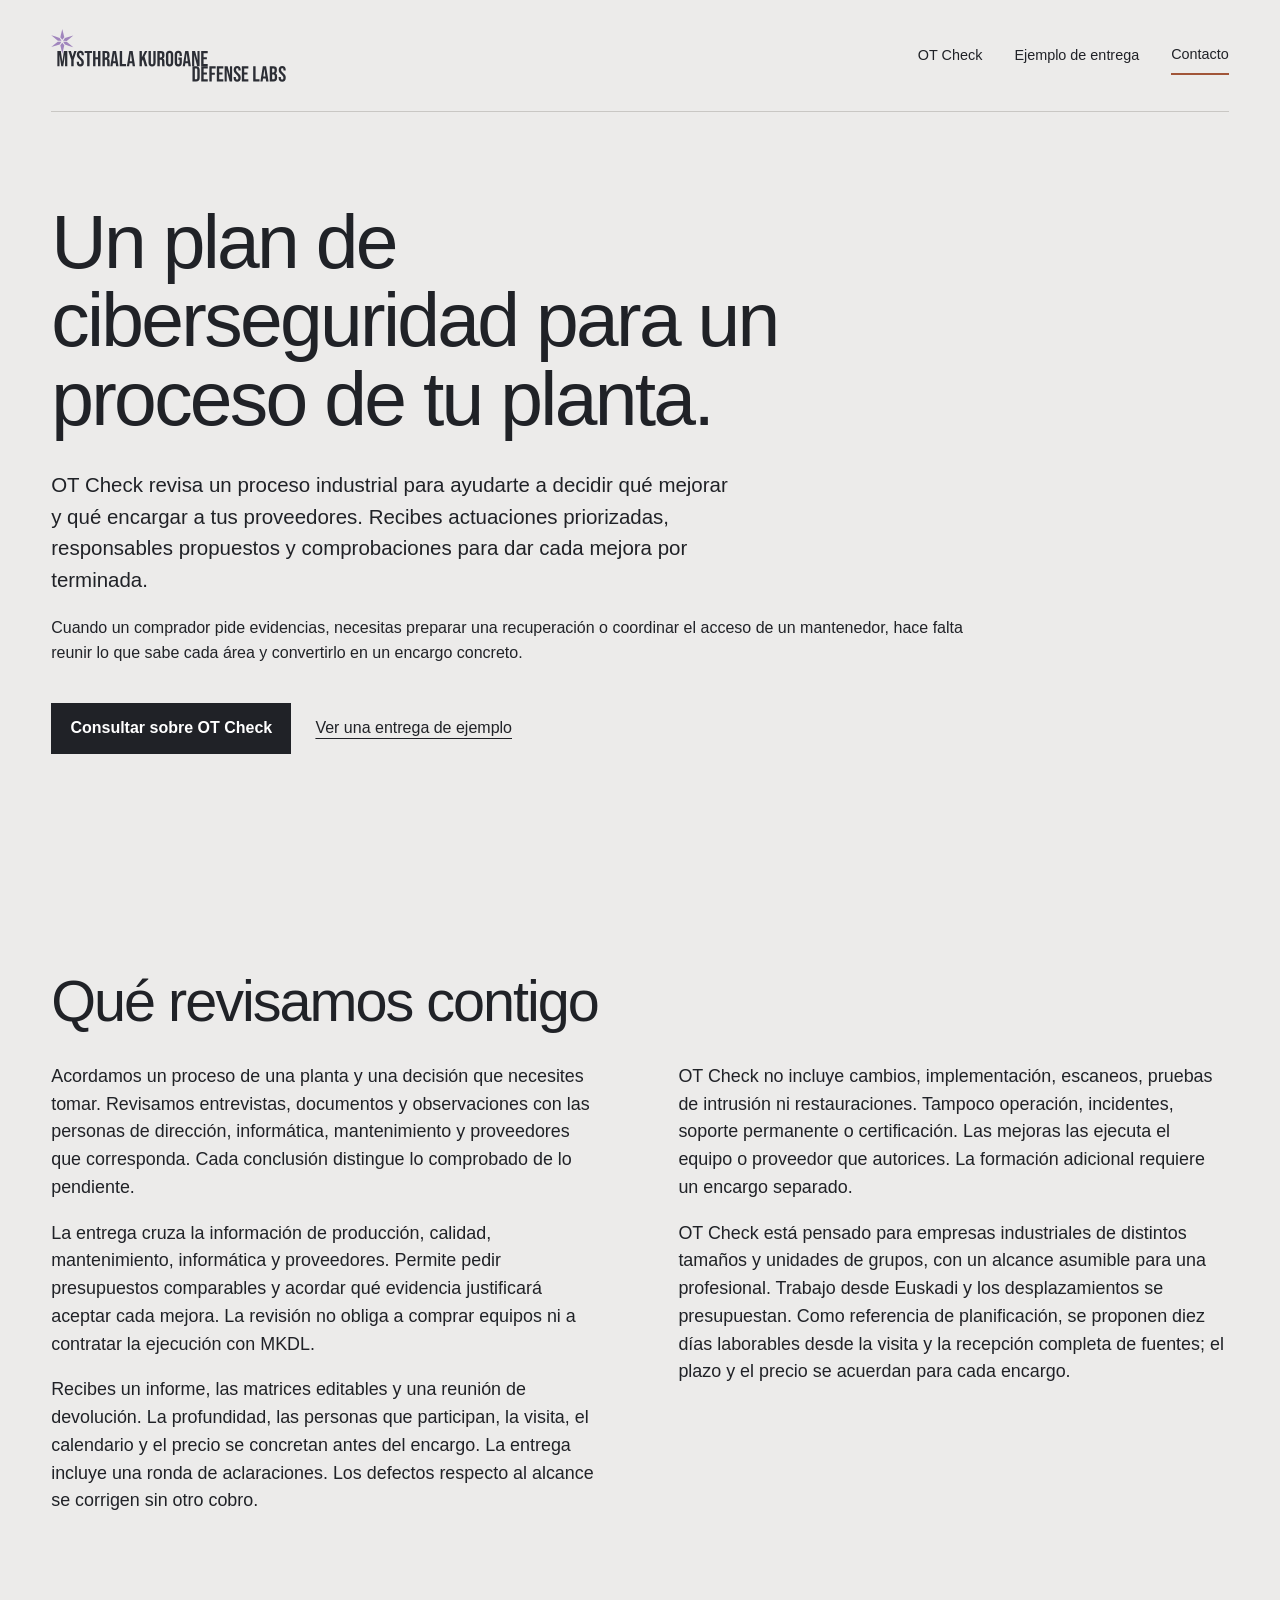
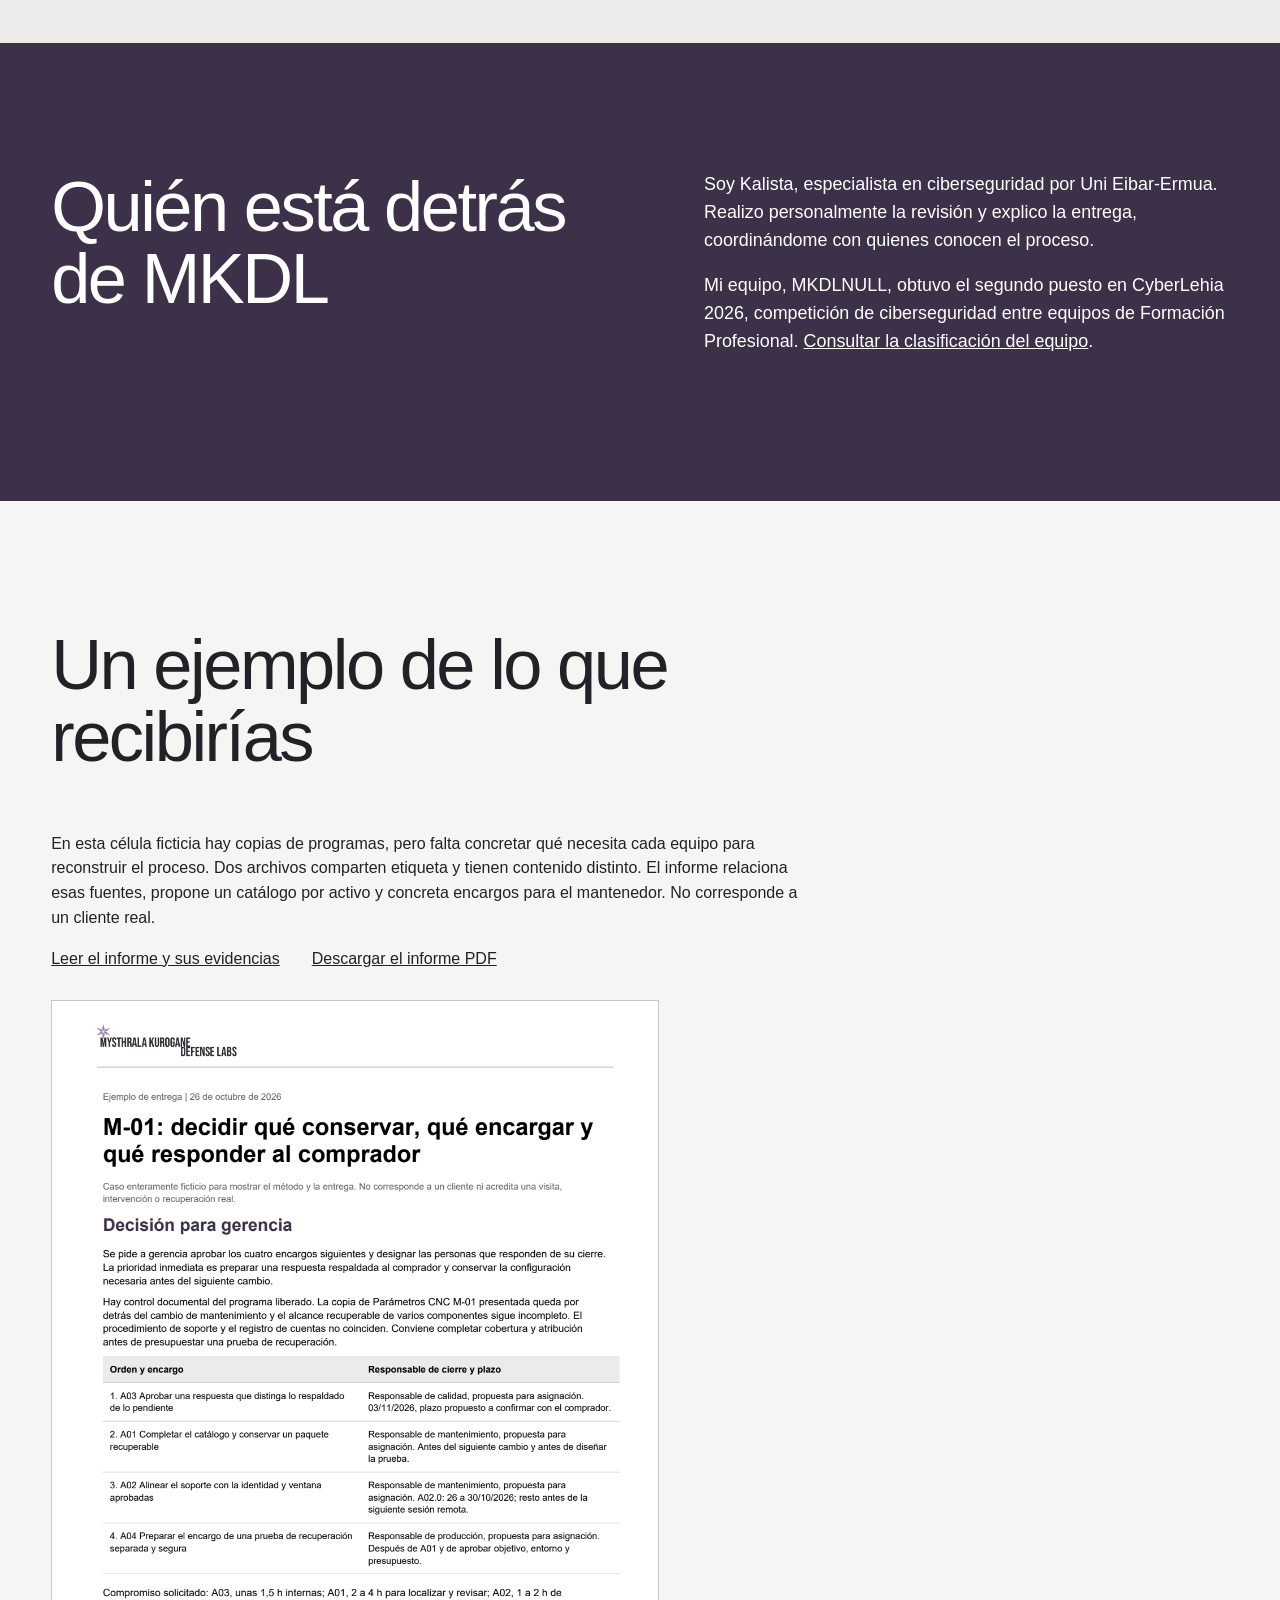
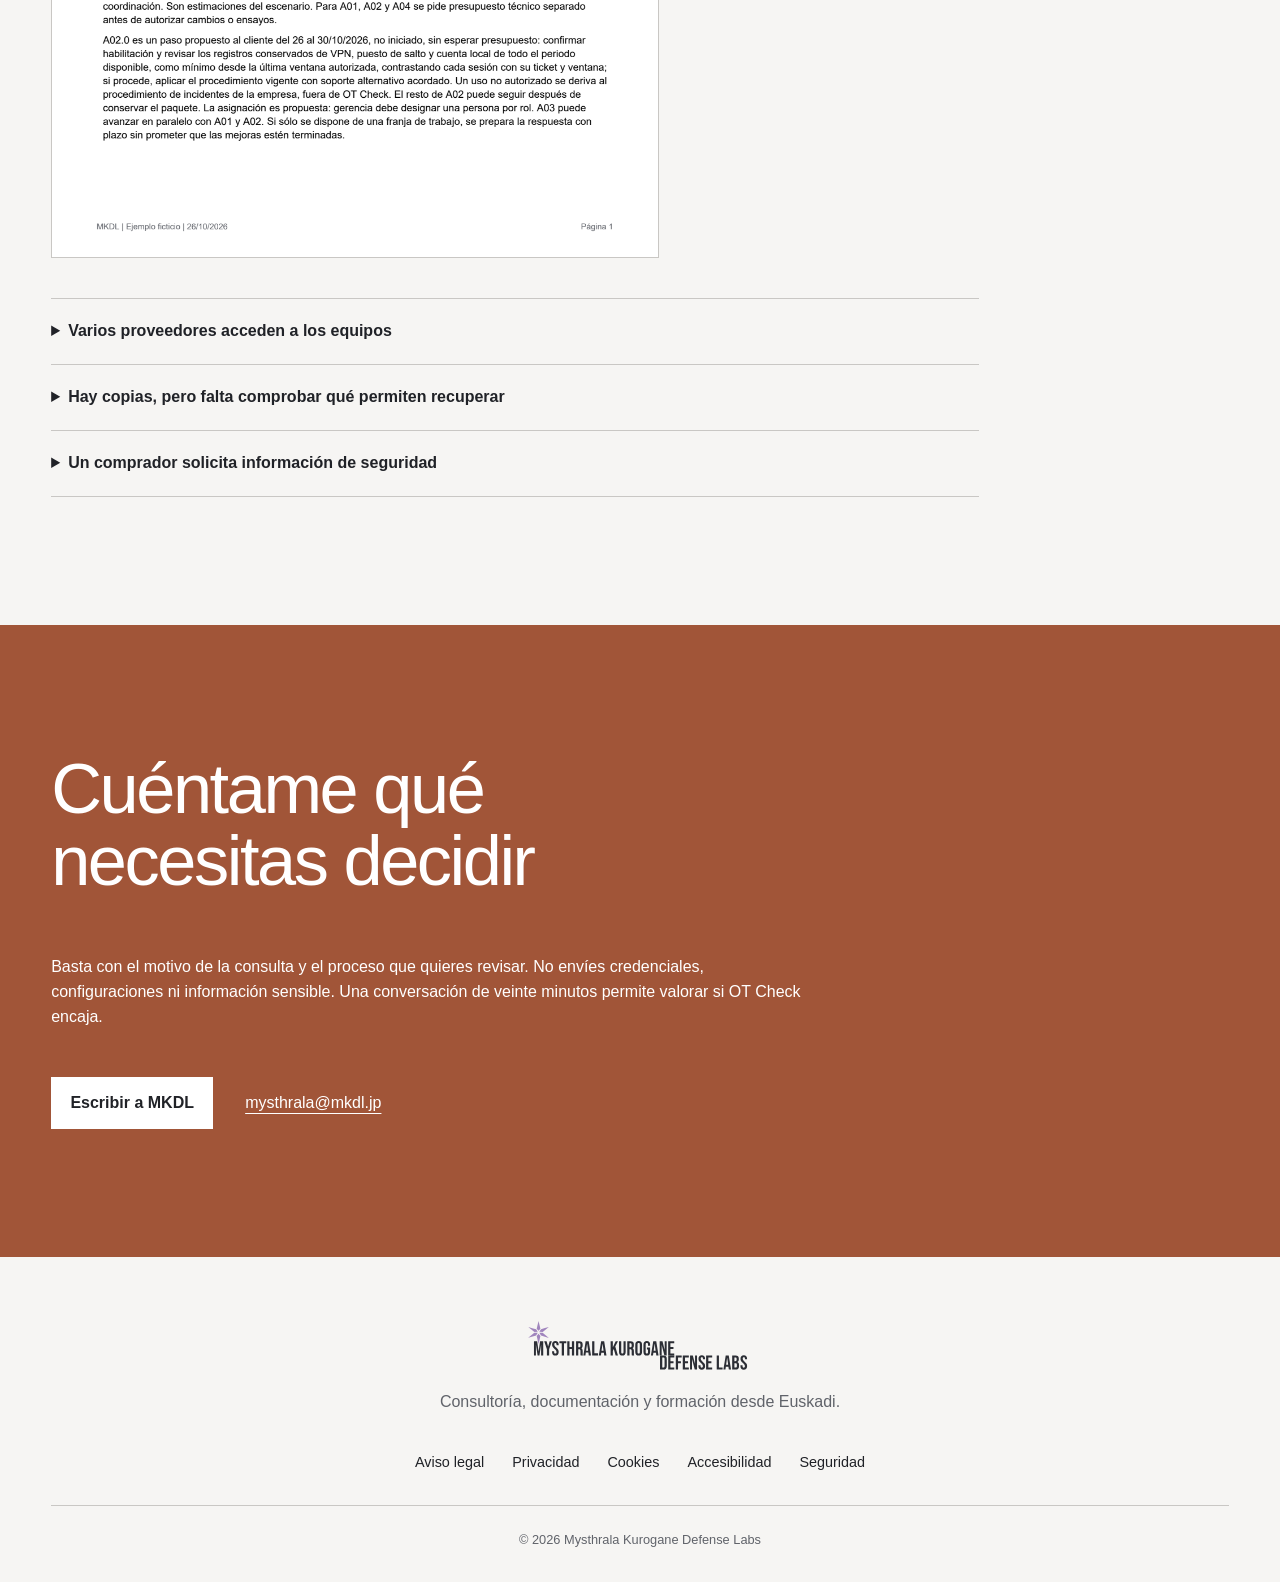
==== commit 80ff981c: "fix(web): unify reading colors and optimize report preview" ====
--- a/index.html
+++ b/index.html
@@ -18,8 +18,8 @@
     <link rel="describedby" type="text/plain" href="/llms.txt" />
     <link rel="sitemap" type="application/xml" href="/sitemap.xml" />
     <link rel="icon" href="/assets/mkdl-icon.svg" type="image/svg+xml" />
-    <link rel="stylesheet" href="/assets/site.css" />
-    <link rel="stylesheet" href="/assets/ot-check.css?v=20261026-servicio" />
+    <link rel="stylesheet" href="/assets/site.css?v=20261026-lectura" />
+    <link rel="stylesheet" href="/assets/ot-check.css?v=20261026-lectura" />
     <meta
       property="og:title"
       content="MKDL | OT Check, revisión de un proceso industrial"
@@ -82,7 +82,7 @@
         <h2 id="ejemplo-titulo">Un ejemplo de lo que recibirías</h2>
         <p>En esta célula ficticia hay copias de programas, pero falta concretar qué necesita cada equipo para reconstruir el proceso. Dos archivos comparten etiqueta y tienen contenido distinto. El informe relaciona esas fuentes, propone un catálogo por activo y concreta encargos para el mantenedor. No corresponde a un cliente real.</p>
         <p class="sample-links"><a href="/muestra-ot-check.html">Leer el informe y sus evidencias</a> <a href="/assets/MKDL_Ejemplo_Informe_Gerencia.pdf" download>Descargar el informe PDF</a></p>
-        <a class="delivery-preview" href="/assets/MKDL_Decisiones_y_Plan.pdf" aria-label="Abrir las dos páginas de decisión y recursos del ejemplo ficticio"><img src="/assets/muestra-decision.png" alt="Página del ejemplo: cuatro encargos ordenados con responsable y condición de plazo. Abre el PDF para leerla completa." width="1072" height="1516" loading="lazy" /></a>
+        <a class="delivery-preview" href="/assets/MKDL_Decisiones_y_Plan.pdf" aria-label="Abrir las dos páginas de decisión y recursos del ejemplo ficticio"><picture><source type="image/webp" srcset="/assets/muestra-decision-384.webp 384w, /assets/muestra-decision-1072.webp 1072w" sizes="(max-width: 500px) calc(100vw - 2.5rem), (max-width: 660px) 92vw, 38rem" /><img src="/assets/muestra-decision.png" alt="Página del ejemplo: cuatro encargos ordenados con responsable y condición de plazo. Abre el PDF para leerla completa." width="1072" height="1516" loading="lazy" /></picture></a>
         <div class="situations">
           <details id="situacion-proveedores"><summary>Varios proveedores acceden a los equipos</summary><p>En esta simulación, mantenimiento e informática conservan partes de la información de acceso, sin una relación compartida de quién autoriza cada intervención.</p><p>OT Check contrasta la documentación y las entrevistas del proceso. Entrega una relación de accesos, confirmaciones pendientes y responsables propuestos para decidir qué revisión encargar. No retira ni modifica accesos.</p></details>
           <details id="situacion-copias"><summary>Hay copias, pero falta comprobar qué permiten recuperar</summary><p>En esta simulación existen copias de programas y se declara una prueba anterior, pero no se encuentra su registro.</p><p>OT Check documenta la cobertura conocida, lo que falta y quién puede aclararlo. Permite decidir si preparar una prueba separada y con qué condiciones. La revisión no ejecuta esa prueba ni acredita un tiempo de recuperación.</p></details>
--- a/assets/site.css
+++ b/assets/site.css
@@ -119,7 +119,7 @@
 }
 .hero-lead {
   max-width: 43rem;
-  color: var(--muted);
+  color: var(--ink);
   font-size: clamp(1.08rem, 1.6vw, 1.35rem);
 }
 .hero-actions {
@@ -389,11 +389,8 @@
 .fit-copy {
   align-self: end;
   max-width: 37rem;
-  color: var(--muted);
+  color: var(--ink);
   font-size: 1.12rem;
-}
-.fit-copy p:last-child {
-  color: var(--ink);
 }
 .contact {
   background: var(--copper);
--- a/assets/ot-check.css
+++ b/assets/ot-check.css
@@ -11,8 +11,7 @@
 #servicio .fit-copy p { break-inside: avoid; }
 @media (max-width: 780px) { #servicio .fit-copy { columns: 1; } }
 .about-band { background: var(--violet-deep); color: #fff; }
-.about-band .fit-copy,
-.about-band .fit-copy p:last-child { color: #fff; }
+.about-band .fit-copy { color: #fff; }
 .about-band a:focus-visible { outline: 3px solid #fff; outline-offset: 4px; }
 .fit > * { min-width: 0; overflow-wrap: anywhere; }
 .examples { background: var(--raised); }
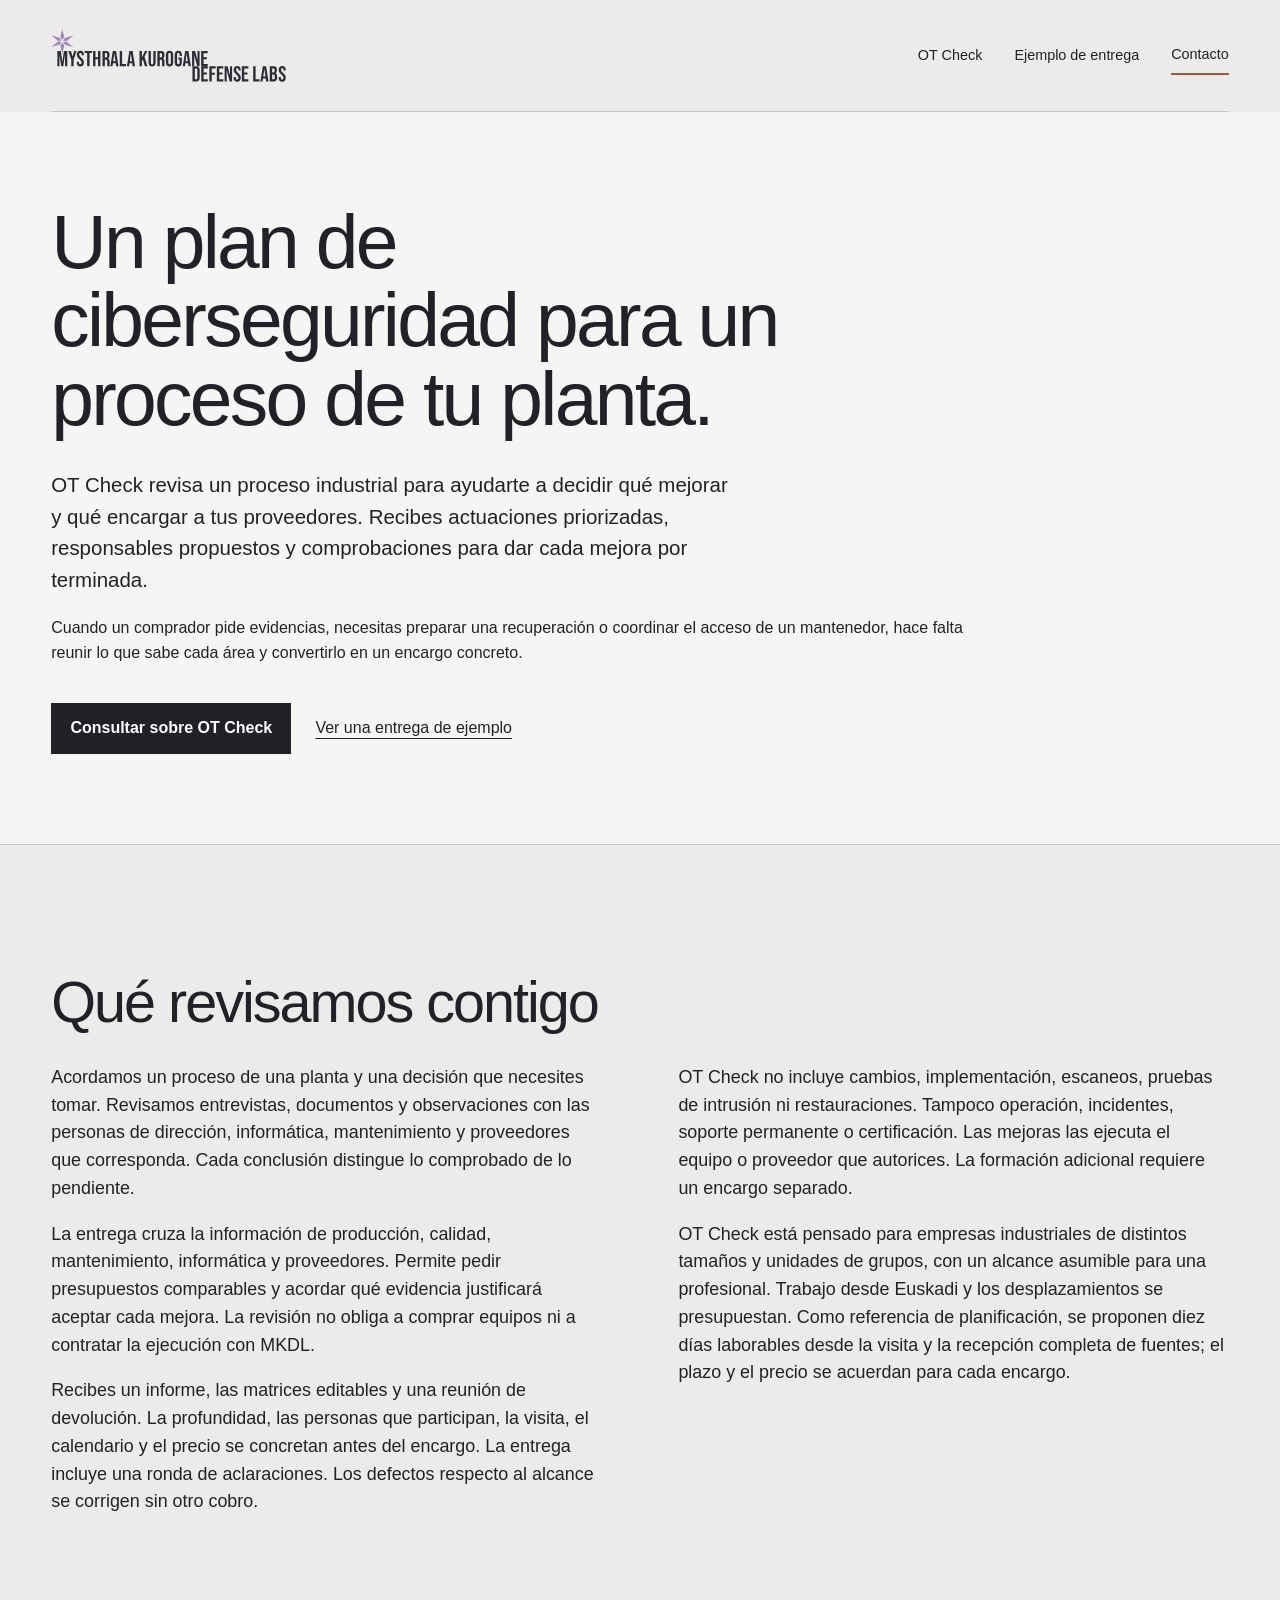
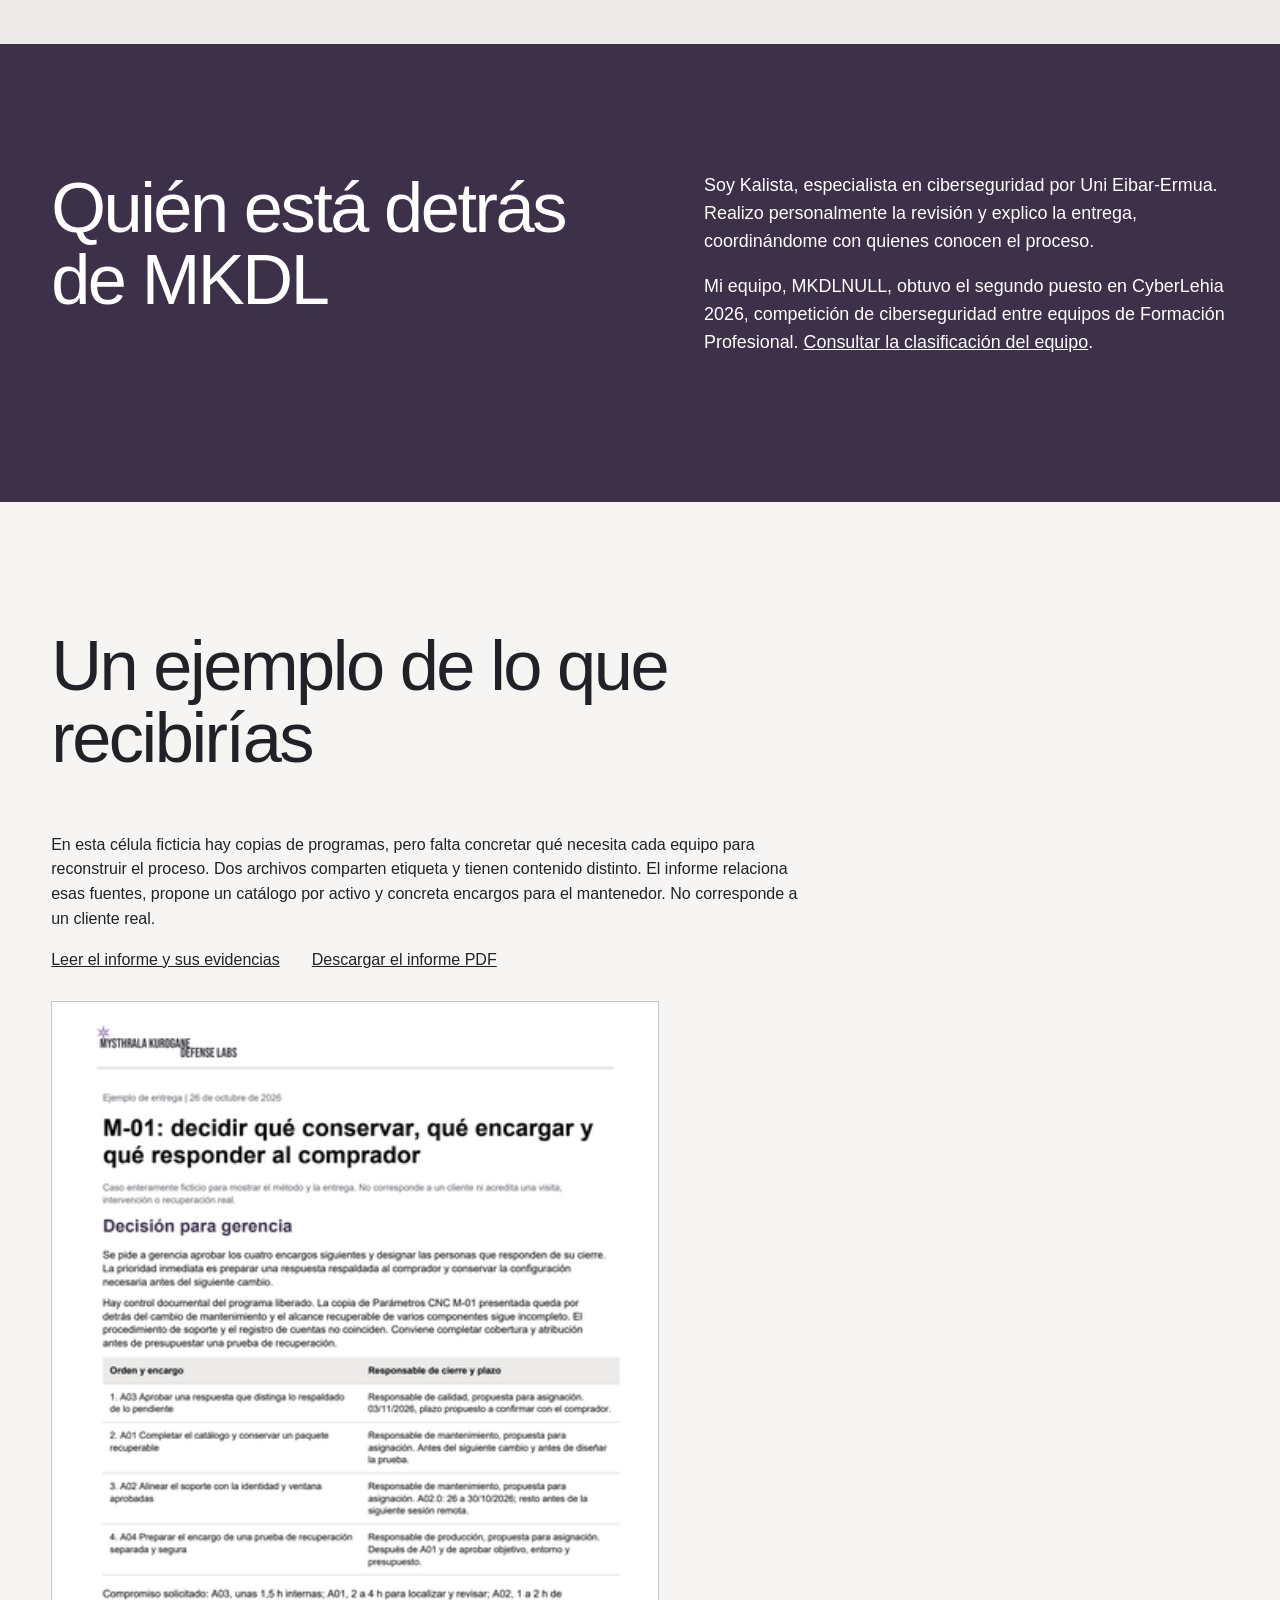
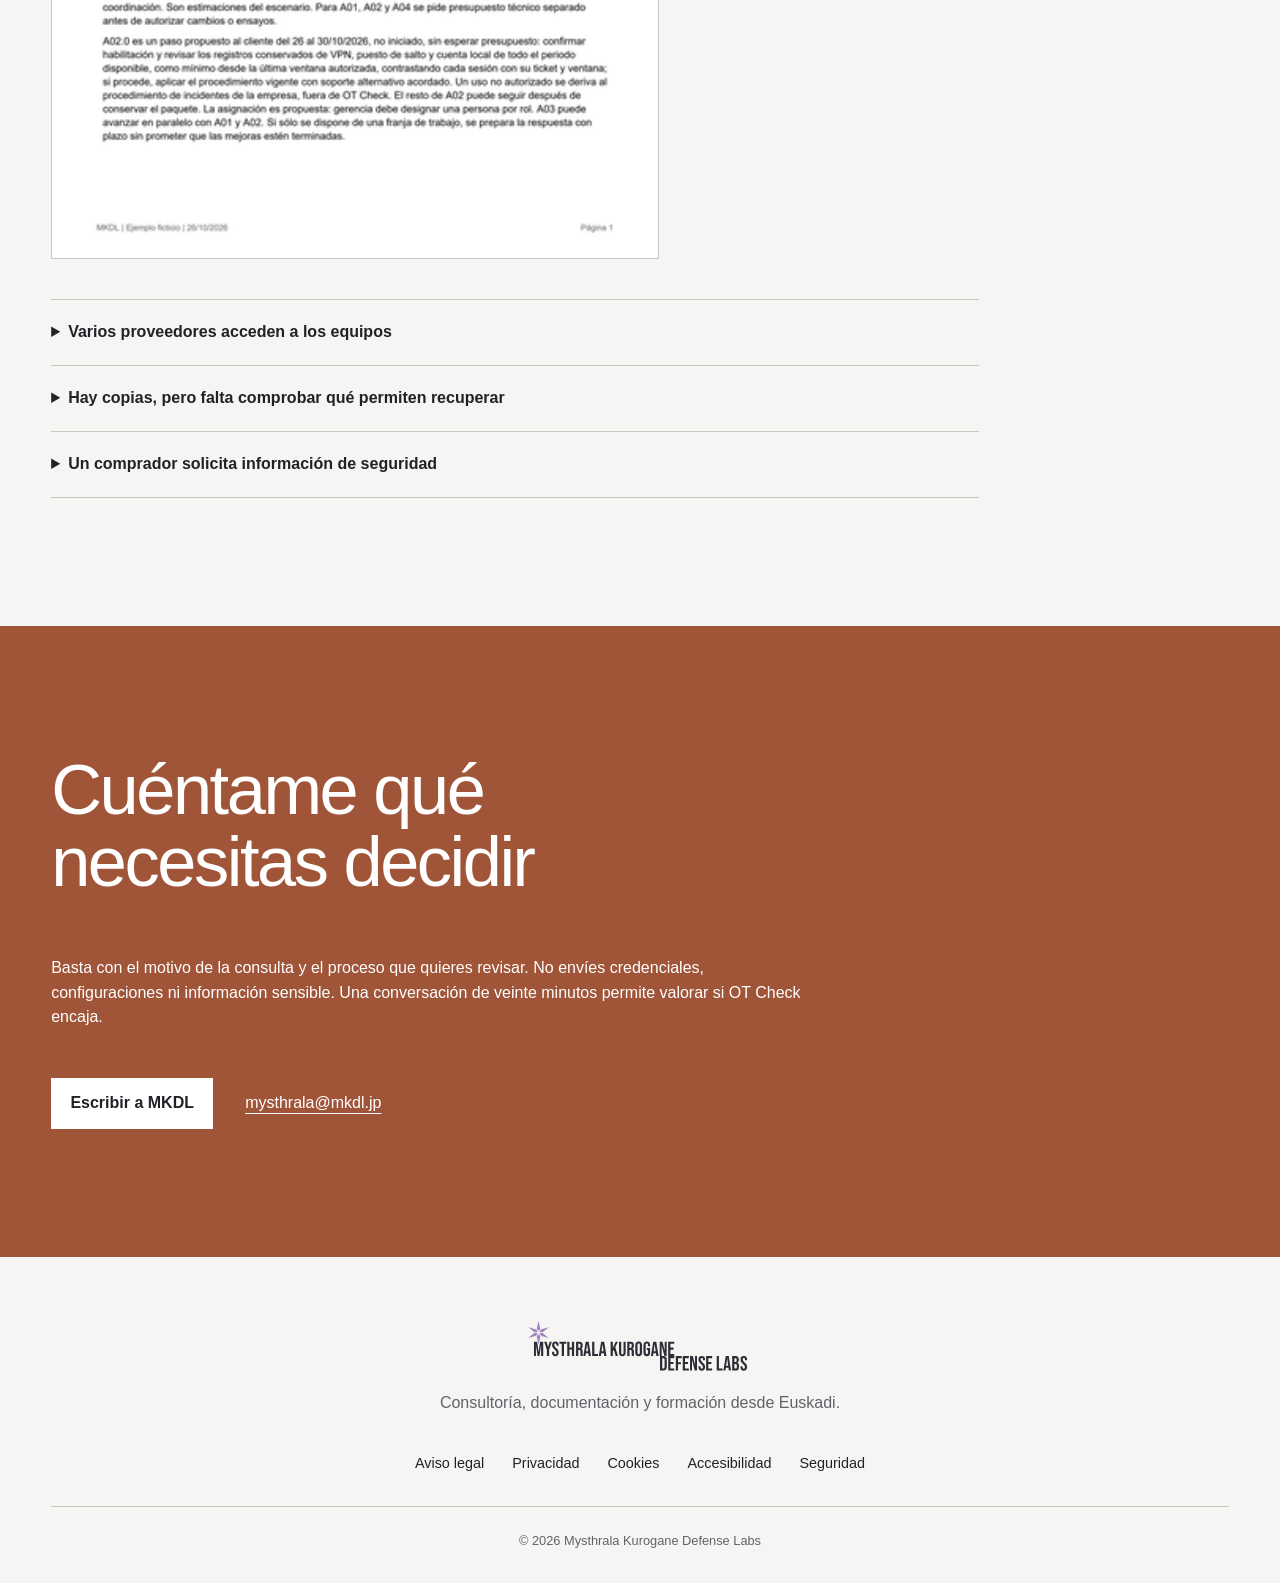
==== commit 6deb0137: "style(home): distinguish hero from service section" ====
--- a/index.html
+++ b/index.html
@@ -19,7 +19,7 @@
     <link rel="sitemap" type="application/xml" href="/sitemap.xml" />
     <link rel="icon" href="/assets/mkdl-icon.svg" type="image/svg+xml" />
     <link rel="stylesheet" href="/assets/site.css?v=20261026-lectura" />
-    <link rel="stylesheet" href="/assets/ot-check.css?v=20261026-lectura" />
+    <link rel="stylesheet" href="/assets/ot-check.css?v=20261026-cabecera" />
     <meta
       property="og:title"
       content="MKDL | OT Check, revisión de un proceso industrial"
--- a/assets/ot-check.css
+++ b/assets/ot-check.css
@@ -1,6 +1,14 @@
 /* Content additions use the existing brand variables from site.css. */
 .hero h1 { max-width: 16ch; }
-.hero.hero-direct { grid-template-columns: minmax(0, 1fr); min-height: auto; }
+.hero.hero-direct {
+  grid-template-columns: minmax(0, 1fr);
+  min-height: auto;
+  width: 100%;
+  margin: 0;
+  padding-inline: max(var(--gutter), calc((100% - var(--max)) / 2));
+  background: var(--raised);
+  border-bottom: 1px solid var(--line);
+}
 .hero-direct .hero-copy { max-width: 58rem; }
 .hero-direct h1 { max-width: 18ch; }
 .contact h2 { overflow-wrap: anywhere; }
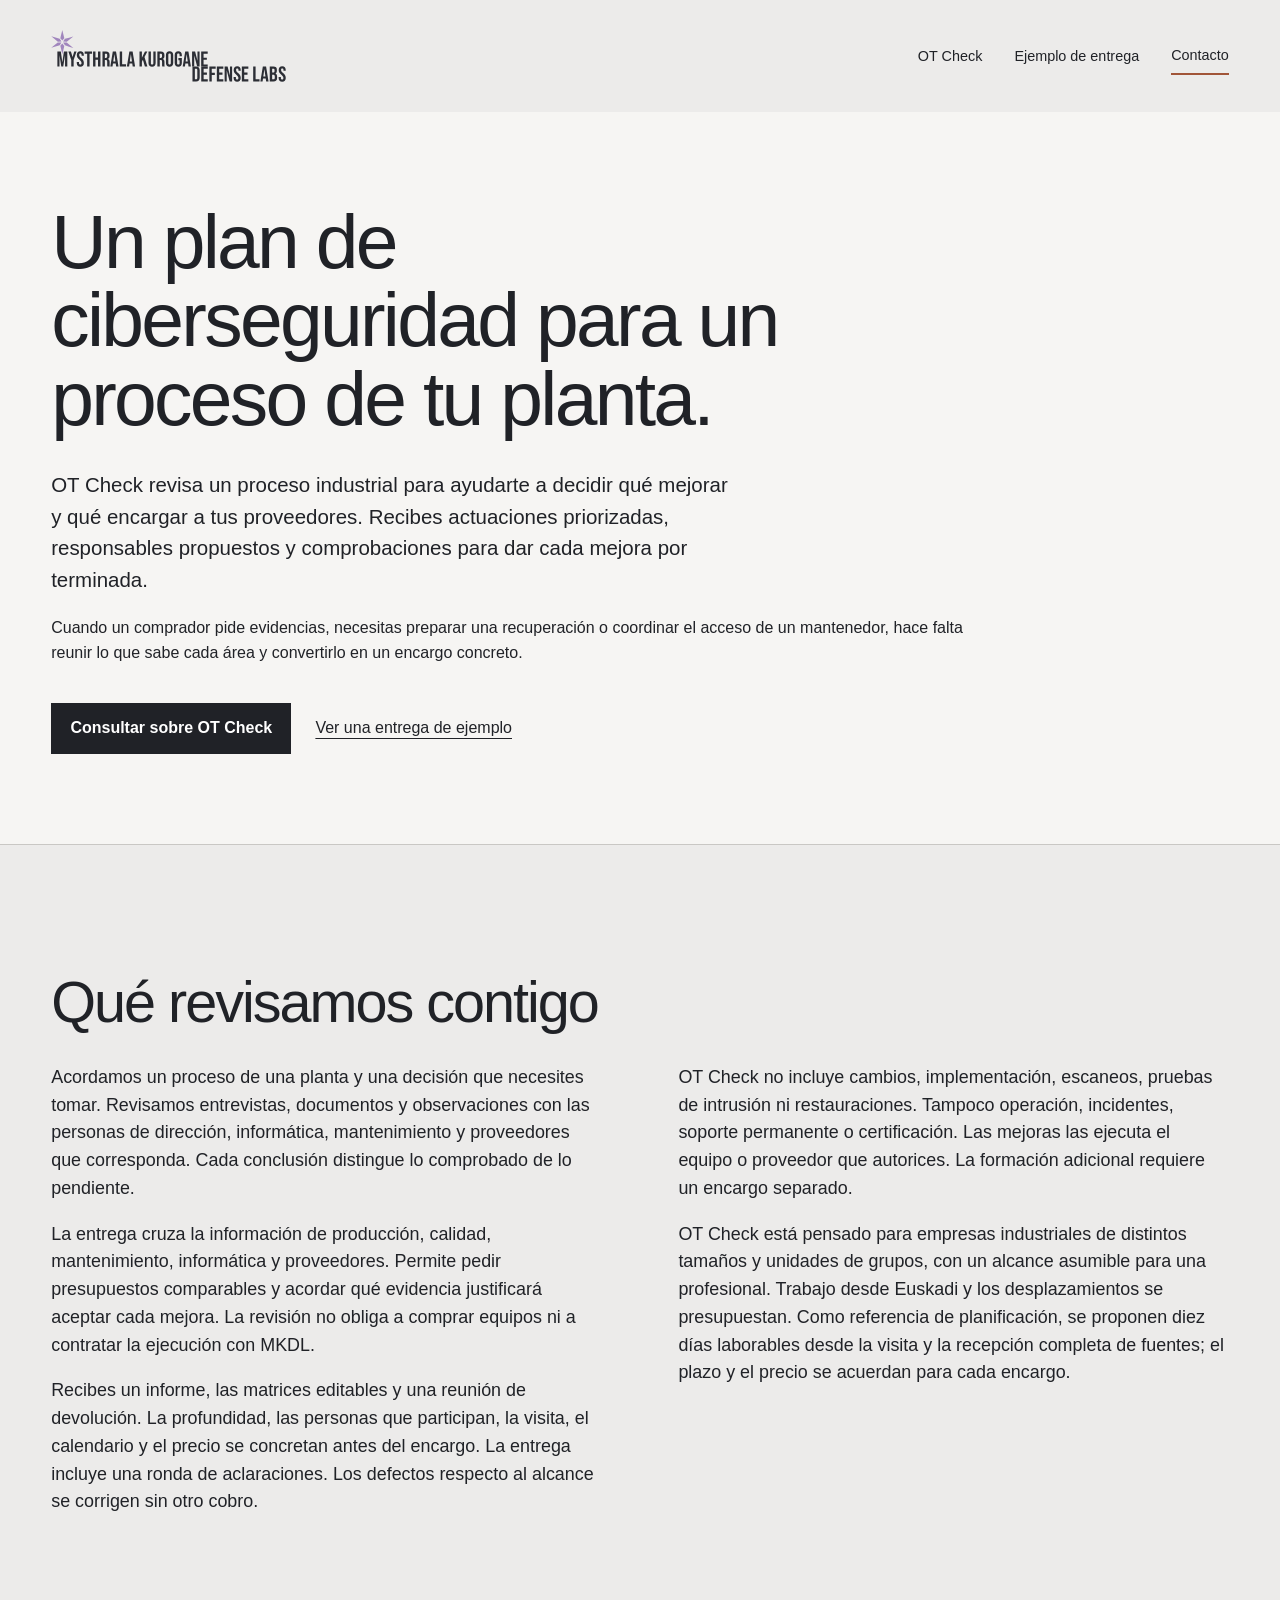
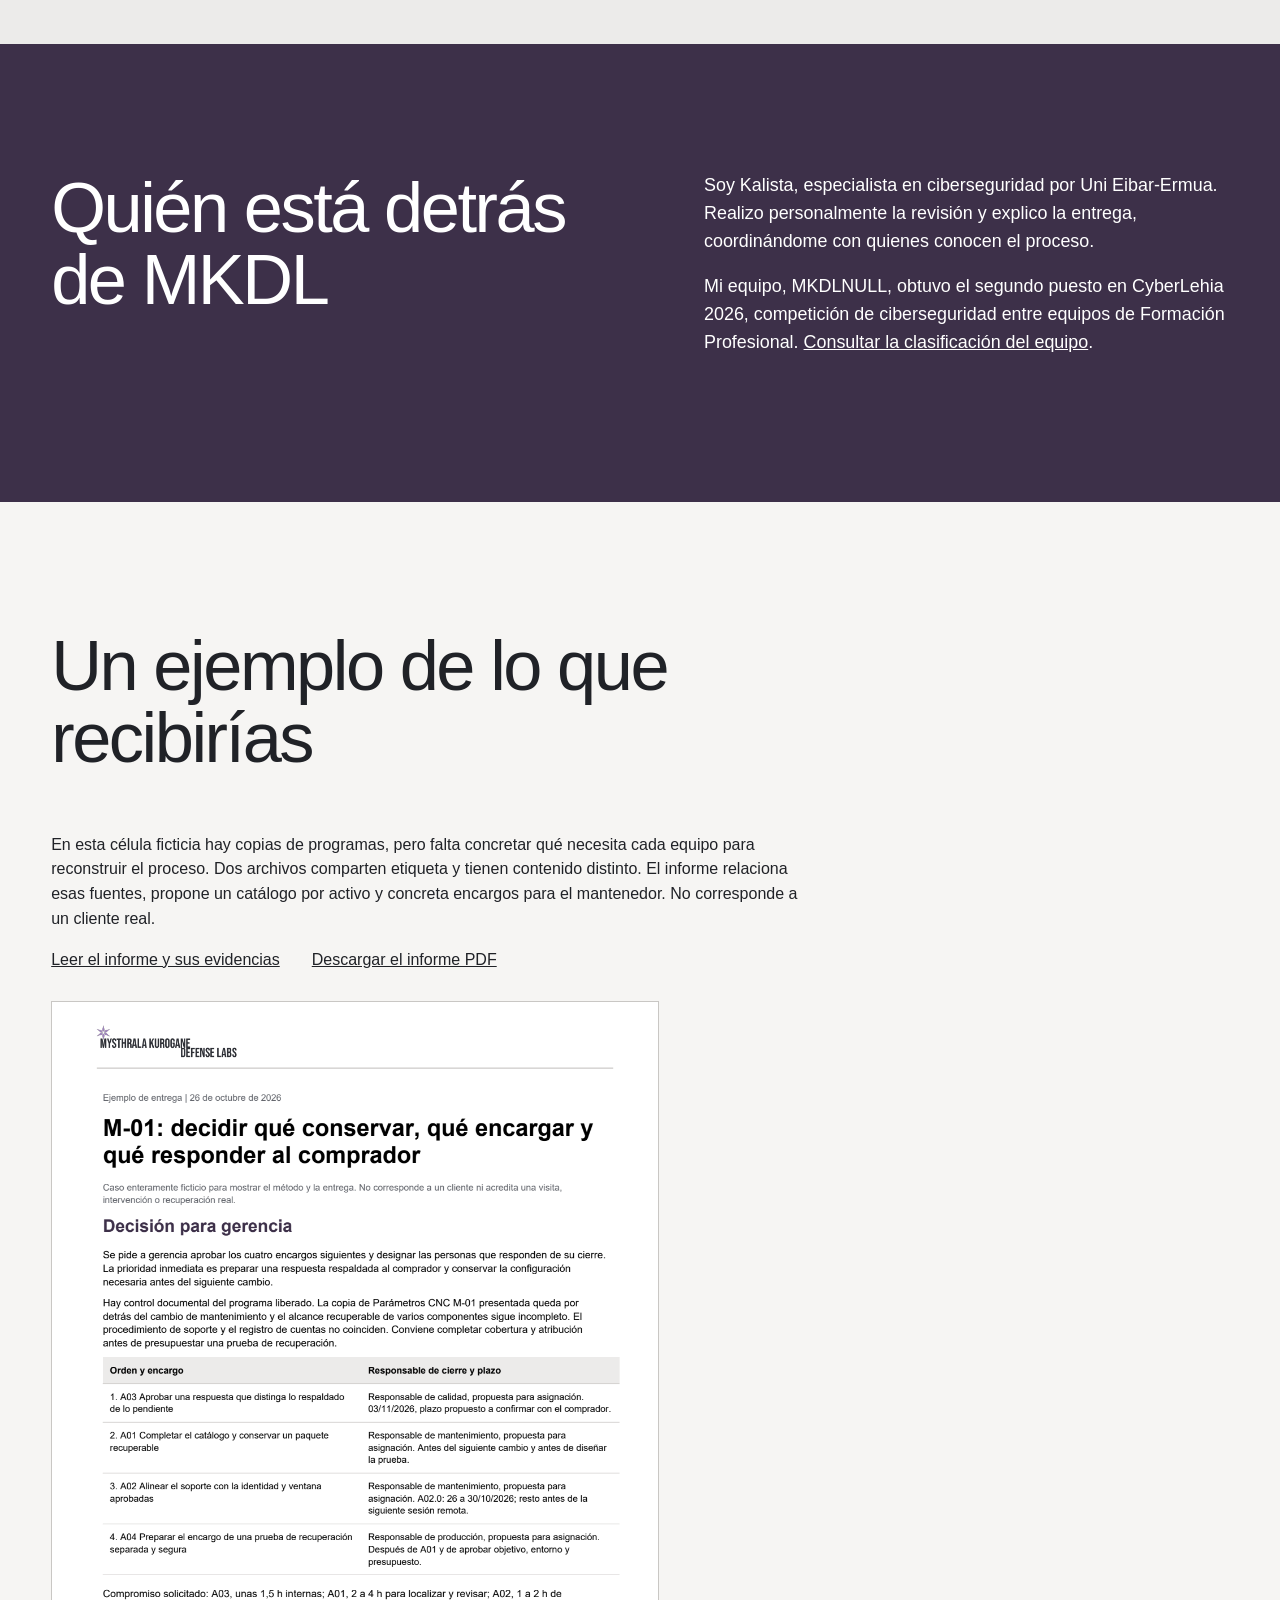
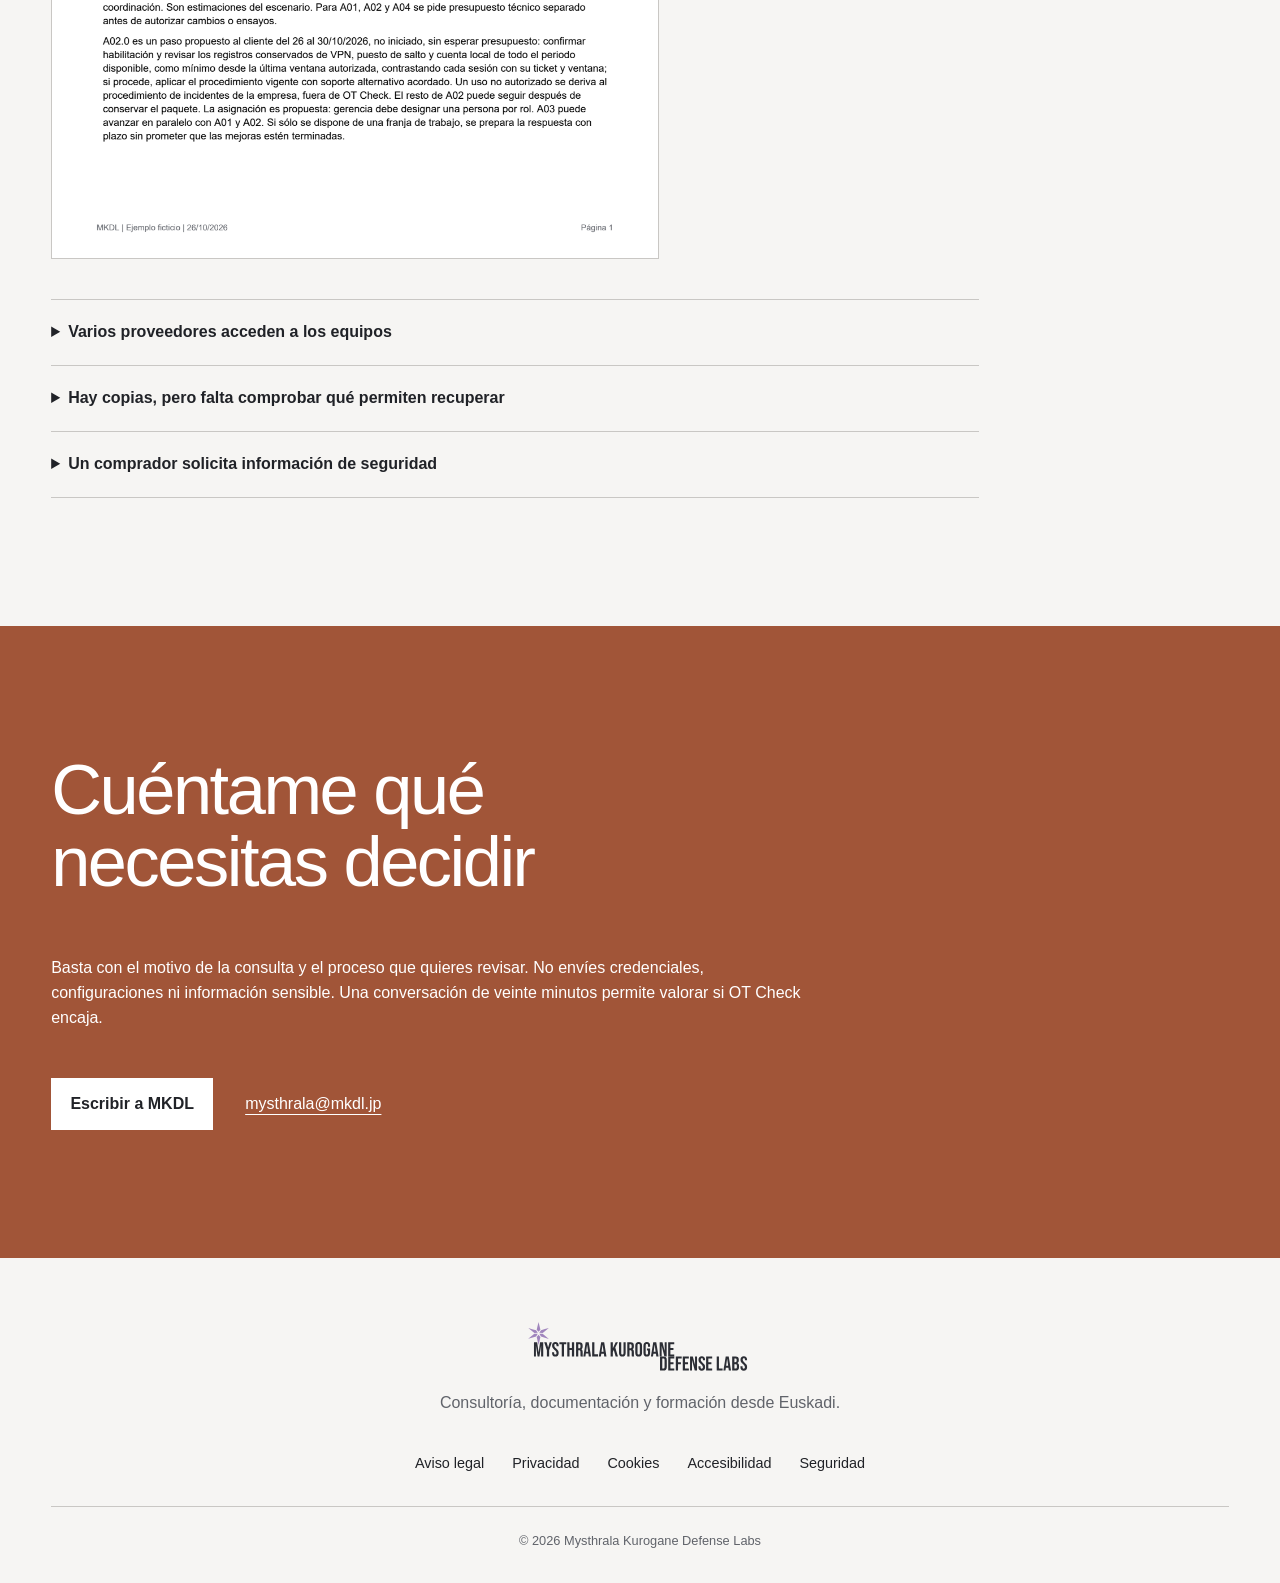
==== commit 2fb5ffe5: "style(home): remove partial navigation divider" ====
--- a/index.html
+++ b/index.html
@@ -19,7 +19,7 @@
     <link rel="sitemap" type="application/xml" href="/sitemap.xml" />
     <link rel="icon" href="/assets/mkdl-icon.svg" type="image/svg+xml" />
     <link rel="stylesheet" href="/assets/site.css?v=20261026-lectura" />
-    <link rel="stylesheet" href="/assets/ot-check.css?v=20261026-cabecera" />
+    <link rel="stylesheet" href="/assets/ot-check.css?v=20261026-final" />
     <meta
       property="og:title"
       content="MKDL | OT Check, revisión de un proceso industrial"
--- a/assets/ot-check.css
+++ b/assets/ot-check.css
@@ -1,4 +1,5 @@
 /* Content additions use the existing brand variables from site.css. */
+.site-header { border-bottom: 0; }
 .hero h1 { max-width: 16ch; }
 .hero.hero-direct {
   grid-template-columns: minmax(0, 1fr);
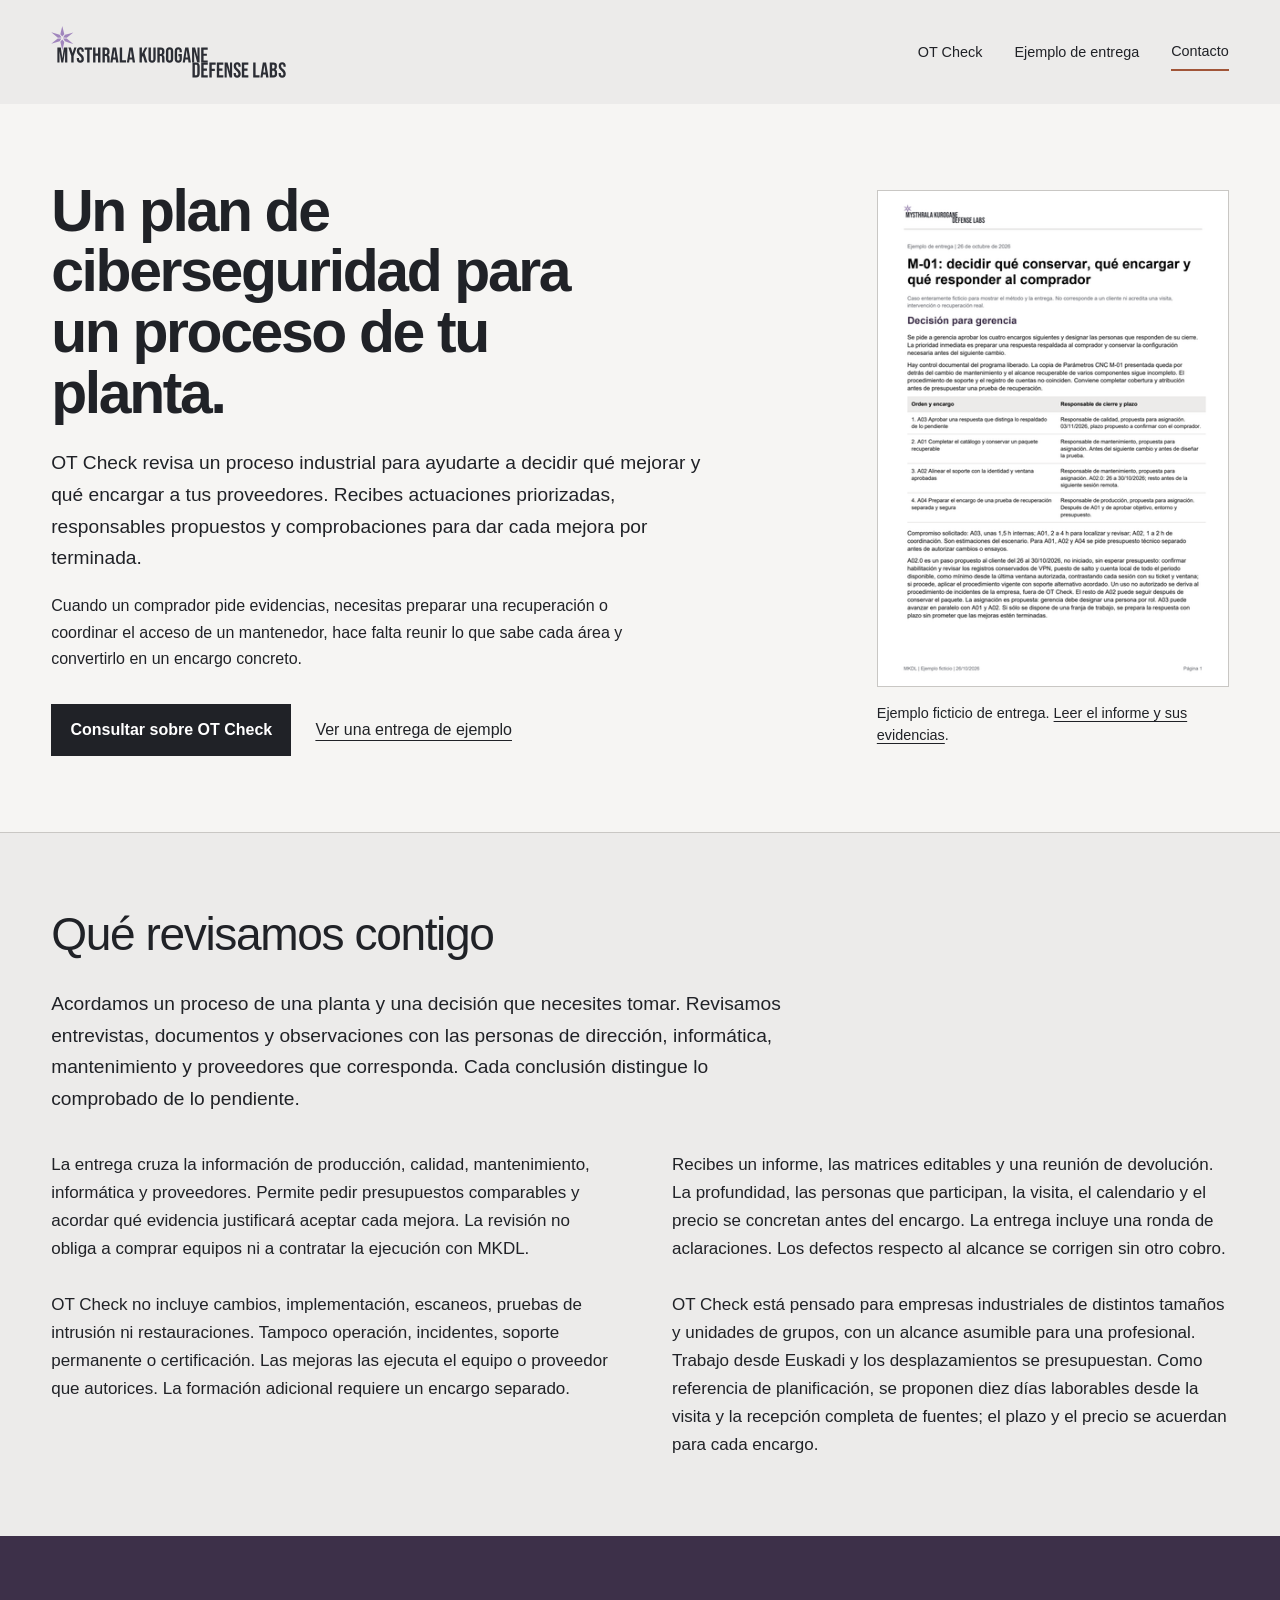
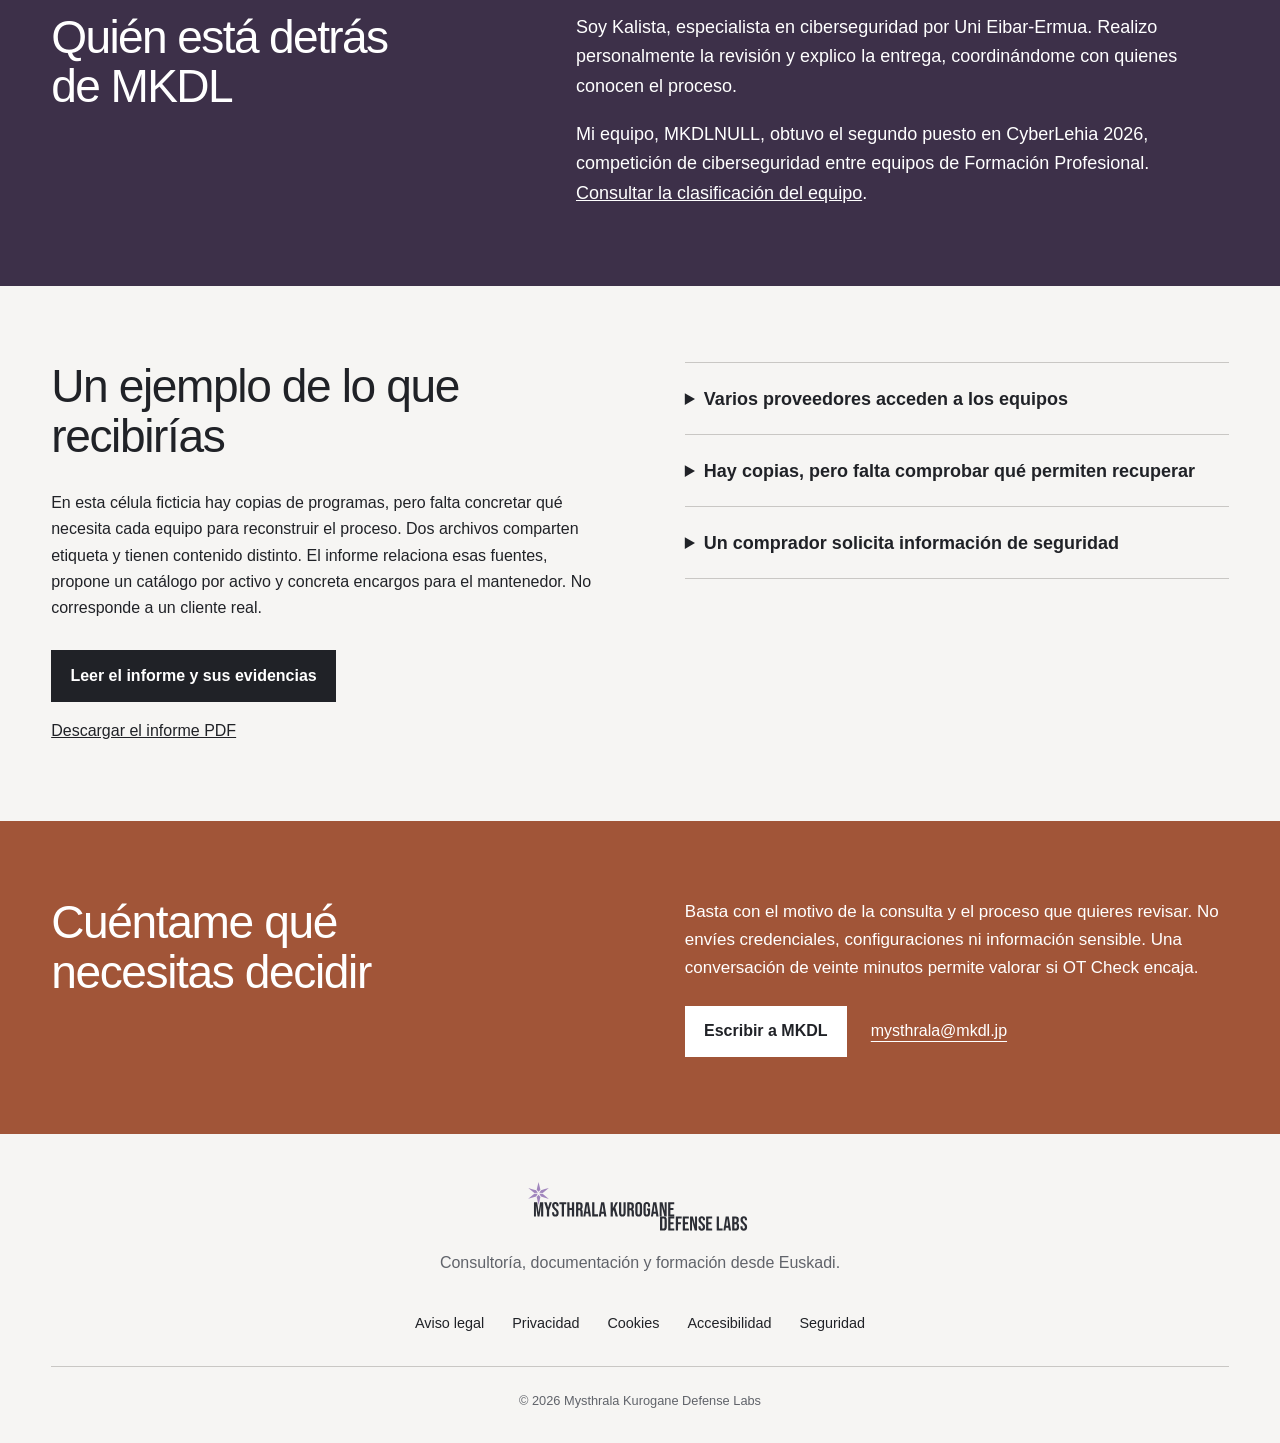
==== commit 0426591a: "Explore deliverable-led OT Check design preserving MKDL identity" ====
--- a/index.html
+++ b/index.html
@@ -19,7 +19,7 @@
     <link rel="sitemap" type="application/xml" href="/sitemap.xml" />
     <link rel="icon" href="/assets/mkdl-icon.svg" type="image/svg+xml" />
     <link rel="stylesheet" href="/assets/site.css?v=20261026-lectura" />
-    <link rel="stylesheet" href="/assets/ot-check.css?v=20261026-final" />
+    <link rel="stylesheet" href="/assets/ot-check.css?v=20261026-estudio" />
     <meta
       property="og:title"
       content="MKDL | OT Check, revisión de un proceso industrial"
@@ -60,6 +60,10 @@
             <a class="text-link" href="#ejemplo">Ver una entrega de ejemplo</a>
           </div>
         </div>
+        <figure class="hero-document">
+          <a class="delivery-preview" href="/assets/MKDL_Decisiones_y_Plan.pdf" aria-label="Abrir las dos páginas de decisión y recursos del ejemplo ficticio"><picture><source type="image/webp" srcset="/assets/muestra-decision-384.webp 384w, /assets/muestra-decision-1072.webp 1072w" sizes="(max-width: 760px) 78vw, 22rem" /><img src="/assets/muestra-decision.png" alt="Página del ejemplo: cuatro encargos ordenados con responsable y condición de plazo. Abre el PDF para leerla completa." width="1072" height="1516" loading="eager" fetchpriority="high" /></picture></a>
+          <figcaption>Ejemplo ficticio de entrega. <a href="/muestra-ot-check.html">Leer el informe y sus evidencias</a>.</figcaption>
+        </figure>
       </section>
       <section class="fit section" id="servicio" aria-labelledby="servicio-titulo">
         <h2 id="servicio-titulo">Qué revisamos contigo</h2>
@@ -79,10 +83,11 @@
         </div>
       </section>
       <section class="section examples" id="ejemplo" aria-labelledby="ejemplo-titulo">
-        <h2 id="ejemplo-titulo">Un ejemplo de lo que recibirías</h2>
+        <div class="example-copy">
+          <h2 id="ejemplo-titulo">Un ejemplo de lo que recibirías</h2>
         <p>En esta célula ficticia hay copias de programas, pero falta concretar qué necesita cada equipo para reconstruir el proceso. Dos archivos comparten etiqueta y tienen contenido distinto. El informe relaciona esas fuentes, propone un catálogo por activo y concreta encargos para el mantenedor. No corresponde a un cliente real.</p>
-        <p class="sample-links"><a href="/muestra-ot-check.html">Leer el informe y sus evidencias</a> <a href="/assets/MKDL_Ejemplo_Informe_Gerencia.pdf" download>Descargar el informe PDF</a></p>
-        <a class="delivery-preview" href="/assets/MKDL_Decisiones_y_Plan.pdf" aria-label="Abrir las dos páginas de decisión y recursos del ejemplo ficticio"><picture><source type="image/webp" srcset="/assets/muestra-decision-384.webp 384w, /assets/muestra-decision-1072.webp 1072w" sizes="(max-width: 500px) calc(100vw - 2.5rem), (max-width: 660px) 92vw, 38rem" /><img src="/assets/muestra-decision.png" alt="Página del ejemplo: cuatro encargos ordenados con responsable y condición de plazo. Abre el PDF para leerla completa." width="1072" height="1516" loading="lazy" /></picture></a>
+        <p class="sample-links"><a class="button button-primary" href="/muestra-ot-check.html">Leer el informe y sus evidencias</a> <a href="/assets/MKDL_Ejemplo_Informe_Gerencia.pdf" download>Descargar el informe PDF</a></p>
+        </div>
         <div class="situations">
           <details id="situacion-proveedores"><summary>Varios proveedores acceden a los equipos</summary><p>En esta simulación, mantenimiento e informática conservan partes de la información de acceso, sin una relación compartida de quién autoriza cada intervención.</p><p>OT Check contrasta la documentación y las entrevistas del proceso. Entrega una relación de accesos, confirmaciones pendientes y responsables propuestos para decidir qué revisión encargar. No retira ni modifica accesos.</p></details>
           <details id="situacion-copias"><summary>Hay copias, pero falta comprobar qué permiten recuperar</summary><p>En esta simulación existen copias de programas y se declara una prueba anterior, pero no se encuentra su registro.</p><p>OT Check documenta la cobertura conocida, lo que falta y quién puede aclararlo. Permite decidir si preparar una prueba separada y con qué condiciones. La revisión no ejecuta esa prueba ni acredita un tiempo de recuperación.</p></details>
--- a/assets/ot-check.css
+++ b/assets/ot-check.css
@@ -1,40 +1,109 @@
-/* Content additions use the existing brand variables from site.css. */
-.site-header { border-bottom: 0; }
-.hero h1 { max-width: 16ch; }
+/* OT Check: the deliverable leads the visual direction; MKDL tokens stay intact. */
+.site-header { min-height: 6.5rem; border-bottom: 0; }
 .hero.hero-direct {
-  grid-template-columns: minmax(0, 1fr);
+  width: 100%;
   min-height: auto;
-  width: 100%;
   margin: 0;
-  padding-inline: max(var(--gutter), calc((100% - var(--max)) / 2));
+  padding: clamp(3rem, 6vw, 5rem) max(var(--gutter), calc((100% - var(--max)) / 2));
+  display: grid;
+  grid-template-columns: minmax(0, 1.2fr) minmax(0, .8fr);
+  align-items: center;
+  gap: clamp(2.5rem, 5vw, 5rem);
   background: var(--raised);
   border-bottom: 1px solid var(--line);
 }
-.hero-direct .hero-copy { max-width: 58rem; }
-.hero-direct h1 { max-width: 18ch; }
-.contact h2 { overflow-wrap: anywhere; }
-.fit-copy { align-self: start; }
+.hero-direct .hero-copy { max-width: none; }
+.hero-direct h1 {
+  max-width: 18ch;
+  margin-bottom: 1.5rem;
+  font-size: clamp(2.75rem, 4.6vw, 4.5rem);
+  font-weight: 580;
+  line-height: 1.03;
+  letter-spacing: -.04em;
+}
+.hero-copy > p { max-width: 65ch; line-height: 1.65; }
+.hero-copy .hero-lead { font-size: clamp(1.1rem, 1.5vw, 1.25rem); }
+.hero-actions { margin-top: 2rem; gap: 1rem 1.5rem; }
+.hero-document { width: min(100%, 22rem); margin: 0; justify-self: end; }
+.delivery-preview { display: block; }
+.delivery-preview img { display: block; width: 100%; height: auto; background: #fff; border: 1px solid var(--line); }
+.hero-document figcaption { margin-top: 1rem; font-size: .9rem; line-height: 1.5; }
+.hero-document figcaption a { text-underline-offset: .2em; }
+.section { padding-block: clamp(3.5rem, 6vw, 6rem); }
 #servicio { display: block; }
-#servicio h2 { margin-bottom: 2rem; font-size: clamp(2.6rem, 4.5vw, 4.5rem); }
-#servicio .fit-copy { max-width: none; columns: 2; column-gap: clamp(2rem, 6vw, 6rem); }
-#servicio .fit-copy p { break-inside: avoid; }
-@media (max-width: 780px) { #servicio .fit-copy { columns: 1; } }
-.about-band { background: var(--violet-deep); color: #fff; }
-.about-band .fit-copy { color: #fff; }
+#servicio h2,
+.example-copy h2,
+.contact h2 { margin-bottom: 1.75rem; font-size: clamp(2.1rem, 3.6vw, 3.25rem); line-height: 1.08; letter-spacing: -.03em; }
+#servicio .fit-copy {
+  display: grid;
+  grid-template-columns: minmax(0, 1fr) minmax(0, 1fr);
+  gap: 1.75rem clamp(2rem, 5vw, 5rem);
+  max-width: none;
+  font-size: 1.0625rem;
+  line-height: 1.65;
+}
+#servicio .fit-copy p { margin: 0; max-width: 72ch; }
+#servicio .fit-copy p:first-child { grid-column: 1 / -1; max-width: 72ch; margin-bottom: .5rem; font-size: 1.2rem; }
+.fit > * { min-width: 0; overflow-wrap: anywhere; }
+.about-band {
+  grid-template-columns: minmax(0, .8fr) minmax(0, 1.2fr);
+  align-items: start;
+  gap: 2rem clamp(3rem, 7vw, 7rem);
+  background: var(--violet-deep);
+  color: #fff;
+}
+.about-band h2 { max-width: 15ch; margin: 0; font-size: clamp(2.1rem, 3.6vw, 3.25rem); line-height: 1.08; }
+.about-band .fit-copy { align-self: start; max-width: 62ch; color: #fff; font-size: 1.125rem; line-height: 1.65; }
+.about-band .fit-copy p:last-child { margin-bottom: 0; }
 .about-band a:focus-visible { outline: 3px solid #fff; outline-offset: 4px; }
-.fit > * { min-width: 0; overflow-wrap: anywhere; }
-.examples { background: var(--raised); }
-.examples > h2 { max-width: 18ch; font-size: clamp(2.6rem, 5.5vw, 5.3rem); }
-.examples > p { max-width: 48rem; }
-.sample-links { display: flex; flex-wrap: wrap; gap: 1rem 2rem; }
-.situations { margin-top: 2.5rem; max-width: 58rem; }
-.situations details { border-top: 1px solid var(--line); padding: 1.25rem 0; }
+.examples {
+  display: grid;
+  grid-template-columns: minmax(0, 1fr) minmax(0, 1fr);
+  gap: 2.5rem clamp(3rem, 7vw, 7rem);
+  align-items: start;
+  background: var(--raised);
+}
+.example-copy { min-width: 0; }
+.example-copy h2 { max-width: 20ch; }
+.example-copy > p { max-width: 62ch; line-height: 1.65; }
+.sample-links { display: flex; flex-direction: column; align-items: flex-start; gap: 1rem; margin: 1.75rem 0 0; }
+.situations { min-width: 0; }
+.situations details { border-top: 1px solid var(--line); padding: 1.4rem 0; }
 .situations details:last-child { border-bottom: 1px solid var(--line); }
-.situations summary { cursor: pointer; font-weight: 600; }
-.situations details p { max-width: 48rem; margin: 1rem 0 0; }
+.situations summary { cursor: pointer; padding-right: .5rem; font-size: 1.125rem; font-weight: 600; line-height: 1.45; }
+.situations details p { margin: 1rem 0 0; line-height: 1.65; }
 summary:focus-visible { outline: 3px solid var(--copper); outline-offset: 4px; }
-.contact > p { max-width: 48rem; font-size: 1rem; }
-@media (max-width: 980px) { .site-header nav a:not(.nav-contact) { display: inline-flex; } .site-header { flex-wrap: wrap; padding: 1.5rem 0; gap: 1rem; } .site-header nav { flex-wrap: wrap; } }
-@media print { details::details-content { content-visibility: visible; } .situations details p { display: block; } }
-.delivery-preview { display: block; width: min(100%, 38rem); margin: 1.75rem 0; }
-.delivery-preview img { display: block; width: 100%; height: auto; border: 1px solid var(--line); }
+.contact {
+  display: grid;
+  grid-template-columns: minmax(0, 1fr) minmax(0, 1fr);
+  gap: 1.5rem clamp(3rem, 7vw, 7rem);
+  align-items: start;
+}
+.contact h2 { grid-row: span 2; max-width: 17ch; margin: 0; overflow-wrap: anywhere; }
+.contact > p { max-width: 60ch; margin: 0; font-size: 1.0625rem; line-height: 1.65; }
+.contact-actions { margin-top: 0; gap: 1rem 1.5rem; }
+footer { padding-top: 3rem; }
+@media (max-width: 980px) {
+  .site-header { min-height: 6rem; flex-wrap: wrap; padding: 1.25rem 0; gap: 1rem; }
+  .site-header nav { flex-wrap: wrap; }
+  .site-header nav a:not(.nav-contact) { display: inline-flex; }
+  .hero.hero-direct { grid-template-columns: minmax(0, 1fr) minmax(0, .72fr); gap: 2rem; }
+  .about-band { grid-template-columns: minmax(0, .85fr) minmax(0, 1.15fr); gap: 2rem; }
+  .examples, .contact { gap: 2rem; }
+}
+@media (max-width: 760px) {
+  .hero.hero-direct { grid-template-columns: minmax(0, 1fr); gap: 2.75rem; }
+  .hero-direct h1 { max-width: 19ch; }
+  .hero-document { width: min(78%, 20rem); justify-self: center; }
+  #servicio .fit-copy, .about-band, .examples, .contact { grid-template-columns: minmax(0, 1fr); }
+  #servicio .fit-copy { gap: 1.5rem; }
+  #servicio .fit-copy p:first-child { grid-column: auto; font-size: 1.125rem; }
+  .about-band h2 { max-width: 20ch; }
+  .contact h2 { grid-row: auto; }
+}
+@media print {
+  .hero.hero-direct { grid-template-columns: 1fr; }
+  .hero-document { width: 16rem; justify-self: start; }
+  details::details-content { content-visibility: visible; }
+  .situations details p { display: block; }
+}
